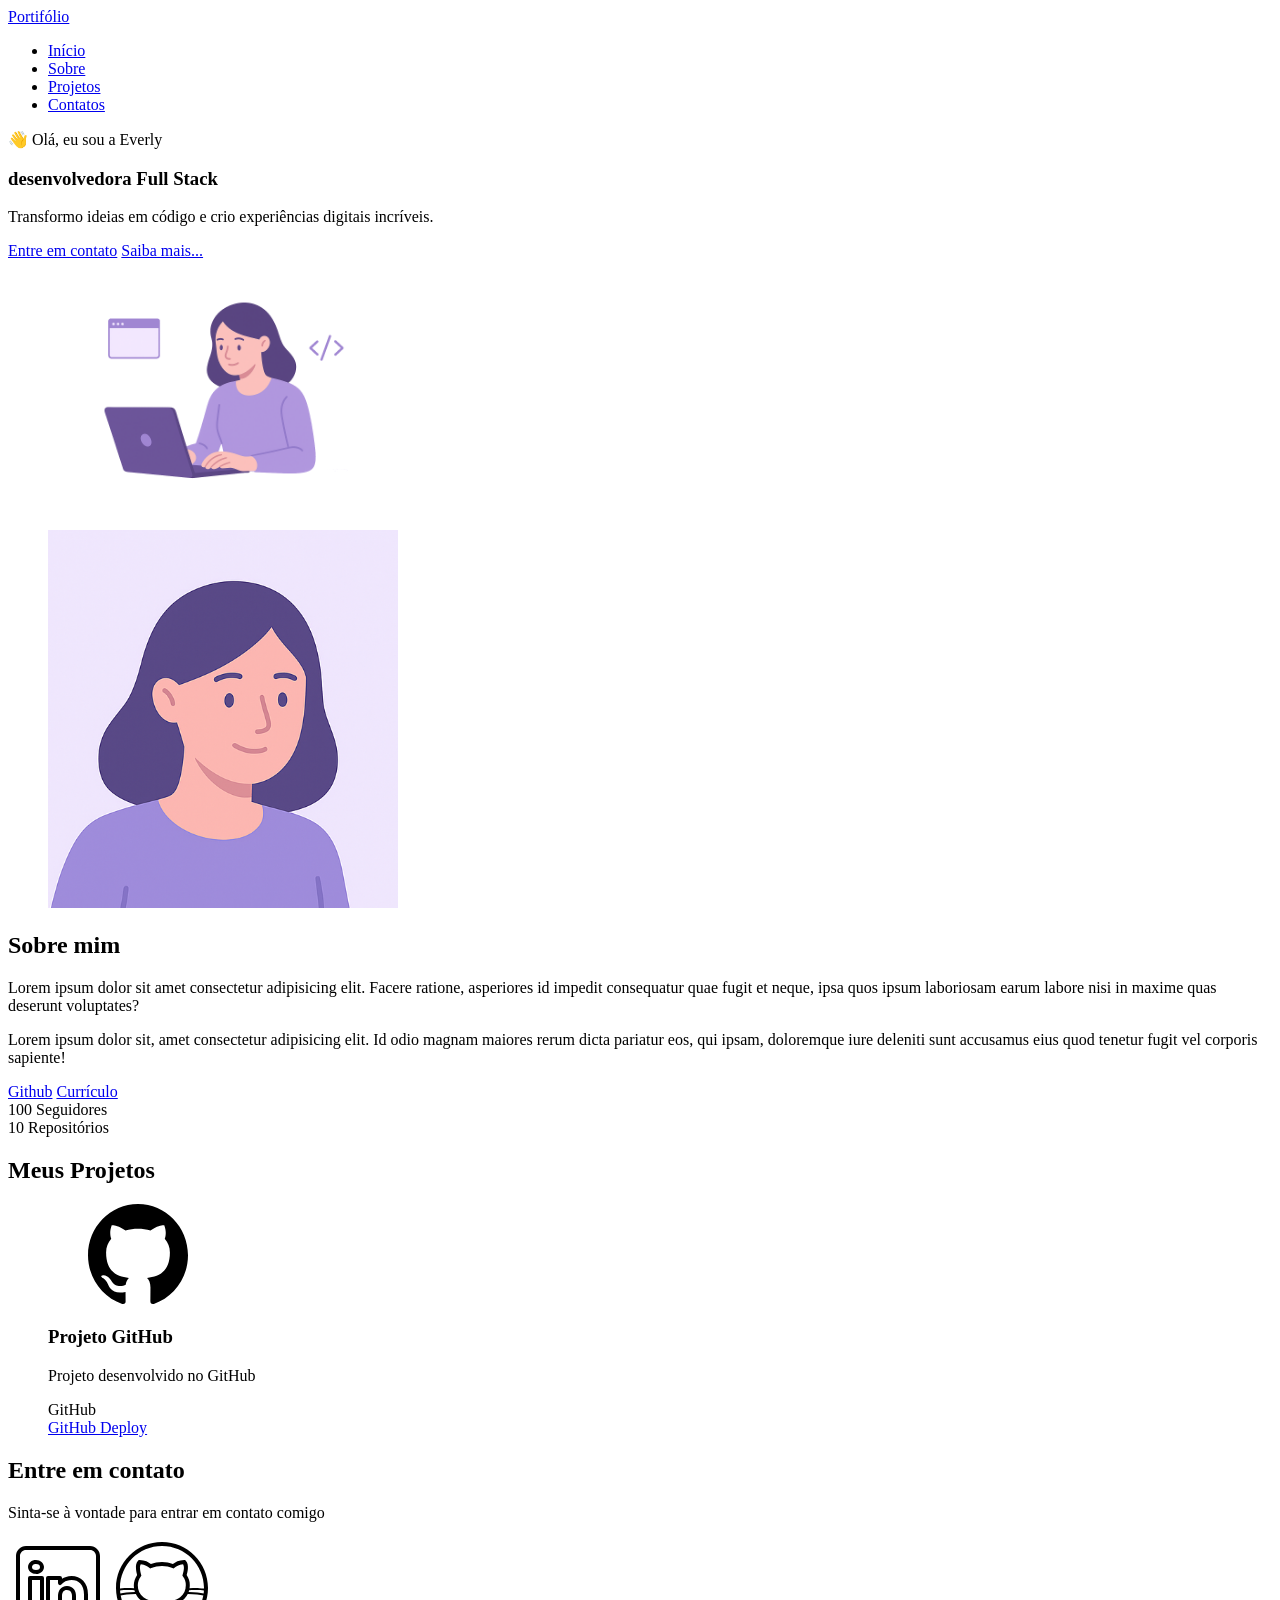
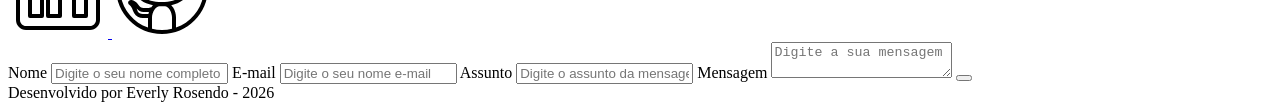
==== index.html @ a6ec8bb1 "✨ New Feature:  Adicionando sucess.html e atualizando o index" ====
<!DOCTYPE html>
<html lang="pt-br">

<head>
    <meta charset="UTF-8">
    <meta name="viewport" content="width=device-width, initial-scale=1.0">

    <meta name="author" content="Everly Rosendo">

    <meta name="description" content="Portfólio Pessoal da Everly Rosendo,     desenvolvedora Full Stack especializado em criar experiências 
         digitais incríveis. Conheça meus projetos e entre em contato.">

    <meta name="robots" content="index,follow">

    <link rel="icon" type="image/svg+xml" href="./assets/img/favicon.svg">

    <title>Portfólio da Everly </title>
</head>

<body>


    <!--Cabeçalho da Página-->
    <header>
        <div class="menu-content">

            <!-- Título do cabeaçho -->
            <a href="index.html" id="titulo">Portifólio</a>

            <!-- Menu Navegação -->
            <nav>
                <ul class="menu-list">
                    <li><a href="#hero">Início</a></li>
                    <li><a href="#about">Sobre</a></li>
                    <li><a href="#projects">Projetos</a></li>
                    <li><a href="#contacts">Contatos</a></li>
                </ul>

            </nav>
        </div>
    </header>

    <!-- Seção Principal da Página -->
    <main>

        <!-- Seção Hero -->
        <section id="hero" class="section-container hero-container">

            <!-- Boas Vindas -->
            <article>
                <span>👋 Olá, eu sou a Everly</span>
                <h1>desenvolvedora Full Stack</h1>
                <p>Transformo ideias em código e crio experiências digitais incríveis.</p>

                <div class="buttons-container">
                    <a href="#contact" class="botao">Entre em contato</a>
                    <a href="#about" class="botao-outline">Saiba mais...</a>
                </div>

            </article>

            <!-- Imagem da Seção Hero -->
            <figure class="hero-image">
                <img src="./assets/img/foto_dev_woman.svg" width="350px" alt="Foto autora do site"
                    class="float-animation">
            </figure>
        </section>

        <!-- Seção Sobre mim -->
        <section id="about" class="section-container about-container">

            <!-- Imagem da Seção About -->
            <figure class="about-image">
                <img src="./assets/img/avatar_dev_woman.svg" width="350px" alt="Foto - Perfil do autor do site">
            </figure>

            <!-- Conteúdo da Seção About -->
            <article class="about-content">
                <h2>Sobre mim</h2>
                <p>Lorem ipsum dolor sit amet consectetur adipisicing elit. Facere ratione, asperiores id impedit
                    consequatur quae fugit et neque, ipsa quos ipsum laboriosam earum labore nisi in maxime quas
                    deserunt voluptates?</p>

                <p>Lorem ipsum dolor sit, amet consectetur adipisicing elit. Id odio magnam maiores rerum dicta pariatur
                    eos, qui ipsam, doloremque iure deleniti sunt accusamus eius quod tenetur fugit vel corporis
                    sapiente!</p>
                <!-- Links (Github + Curriculo) e dados do Github -->
                <div class="about-buttons-data">

                    <!-- Links -->
                    <div class="buttons-container">
                        <a href="#" target="_blank" class="botao">Github</a>
                        <a href="#" target="_blank" class="botao-outline">Currículo</a>
                    </div>

                    <!-- Dados - Repositório Github -->
                    <div class="data-container">



                        <!-- Número de Seguidores -->
                        <div class="data-item">
                            <span class="data-number">100</span>
                            <span class="data-label">Seguidores</span>
                        </div>

                        <!-- Numero de Repositórios Públicos -->
                        <div class="data-item">
                            <span class="data-number">10</span>
                            <span class="data-label">Repositórios</span>
                        </div>
                    </div>
            </article>

        </section>

        <section id="projects">

        </section>

        <!-- Seção de Projetos -->
        <section id="contacts" class="section-container projects-container">
            <h2>Meus Projetos</h2>

            <!-- Swiper Container -->
            <div class="swiper projects-swiper">
                <div class="swiper-wrapper">

                    <figure class="swiper-slide">

                        <article class="project-card">

                            <!-- Ícone da Tecnologia padrão do projeto -->
                            <figure class="project-image">
                                <img src="./assets/icons/languages/github.svg" width="100px" alt="Ícone do GitHub">
                            </figure>

                            <!-- Conteúdo do Projeto -->
                            <div class="project-content">

                                <h3>Projeto GitHub</h3>
                                <p>Projeto desenvolvido no GitHub</p>

                                <!-- Tags do Projeto -->
                                <div class="project-tags">
                                    <span class="tag">GitHub</span>
                                </div>

                                <!-- Links do Projeto -->
                                <div class="project-buttons">
                                    <a href="#" target="_blank" class="botao botao-sm">
                                        GitHub
                                    </a>
                                    <a href="#" target="_blank" class="botao-outline botao-sm">
                                        Deploy
                                    </a>
                                </div>

                            </div>

                        </article>

                </div>

            </div>

            <!-- Botões de Navegação -->
            <div class="swiper-button-next"></div>
            <div class="swiper-button-prev"></div>

            <!-- Paginação -->
            <div class="swiper-pagination"></div>

            </div>


        </section>

        <!-- Seção de Contatos -->
        <section id="contact" class="section-container contact-container">

            <!-- Redes Sociais -->
            <article>
                <h2>Entre em contato</h2>
                <p>Sinta-se à vontade para entrar em contato comigo</p>

                <!-- Links para as redes Sociais -->
                <div class="social-container">
                    <a href="https://www.linkedin.com/in/everly-rosendo/" target="_blank" class="social-icon"
                        aria-label="linkedIn">
                        <img src="./assets/icons/social/linkedin.svg" alt="Link para o linkedIn">
                    </a>

                    <a href="https://github.com/Dev-Everly" target="_blank" class="social-icon" aria-label="GitHub">
                        <img src="./assets/icons/social/github.svg" alt="Link para o GitHub">
                    </a>

                    <!-- <a href="#" target="_blank" class="social-icon" aria-label="Instagram">
                        <img src="./assets/icons/social/instagram.svg" 
                        alt="Link para o Instagram">
                    </a> -->

                </div>

            </article>

            <!-- Formulário de Contato -->
            <form action="">
                <label for="nome">Nome</label>
                <input id="nome" name="nome" type="text" placeholder="Digite o seu nome completo">
                <span id="erro-nome"></span>

                <label for="email">E-mail</label>
                <input id="email" name="email" type="text" placeholder="Digite o seu nome e-mail">
                <span id="erro-email"></span>

                <label for="assunto">Assunto</label>
                <input id="assunto" name="assunto" type="text" placeholder="Digite o assunto da mensagem">
                <span id="erro-assunto"></span>

                <label for="mensagem">Mensagem</label>
                <textarea id="mensagem" name="mensagem" placeholder="Digite a sua mensagem"></textarea>
                <span id="erro-mensagem"></span>
                <button></button>
                
            </form>

        </section>
    </main>

    <!-- Rodapé da Página -->
    <footer>
        Desenvolvido por Everly Rosendo - 2026

    </footer>

</body>

</html>
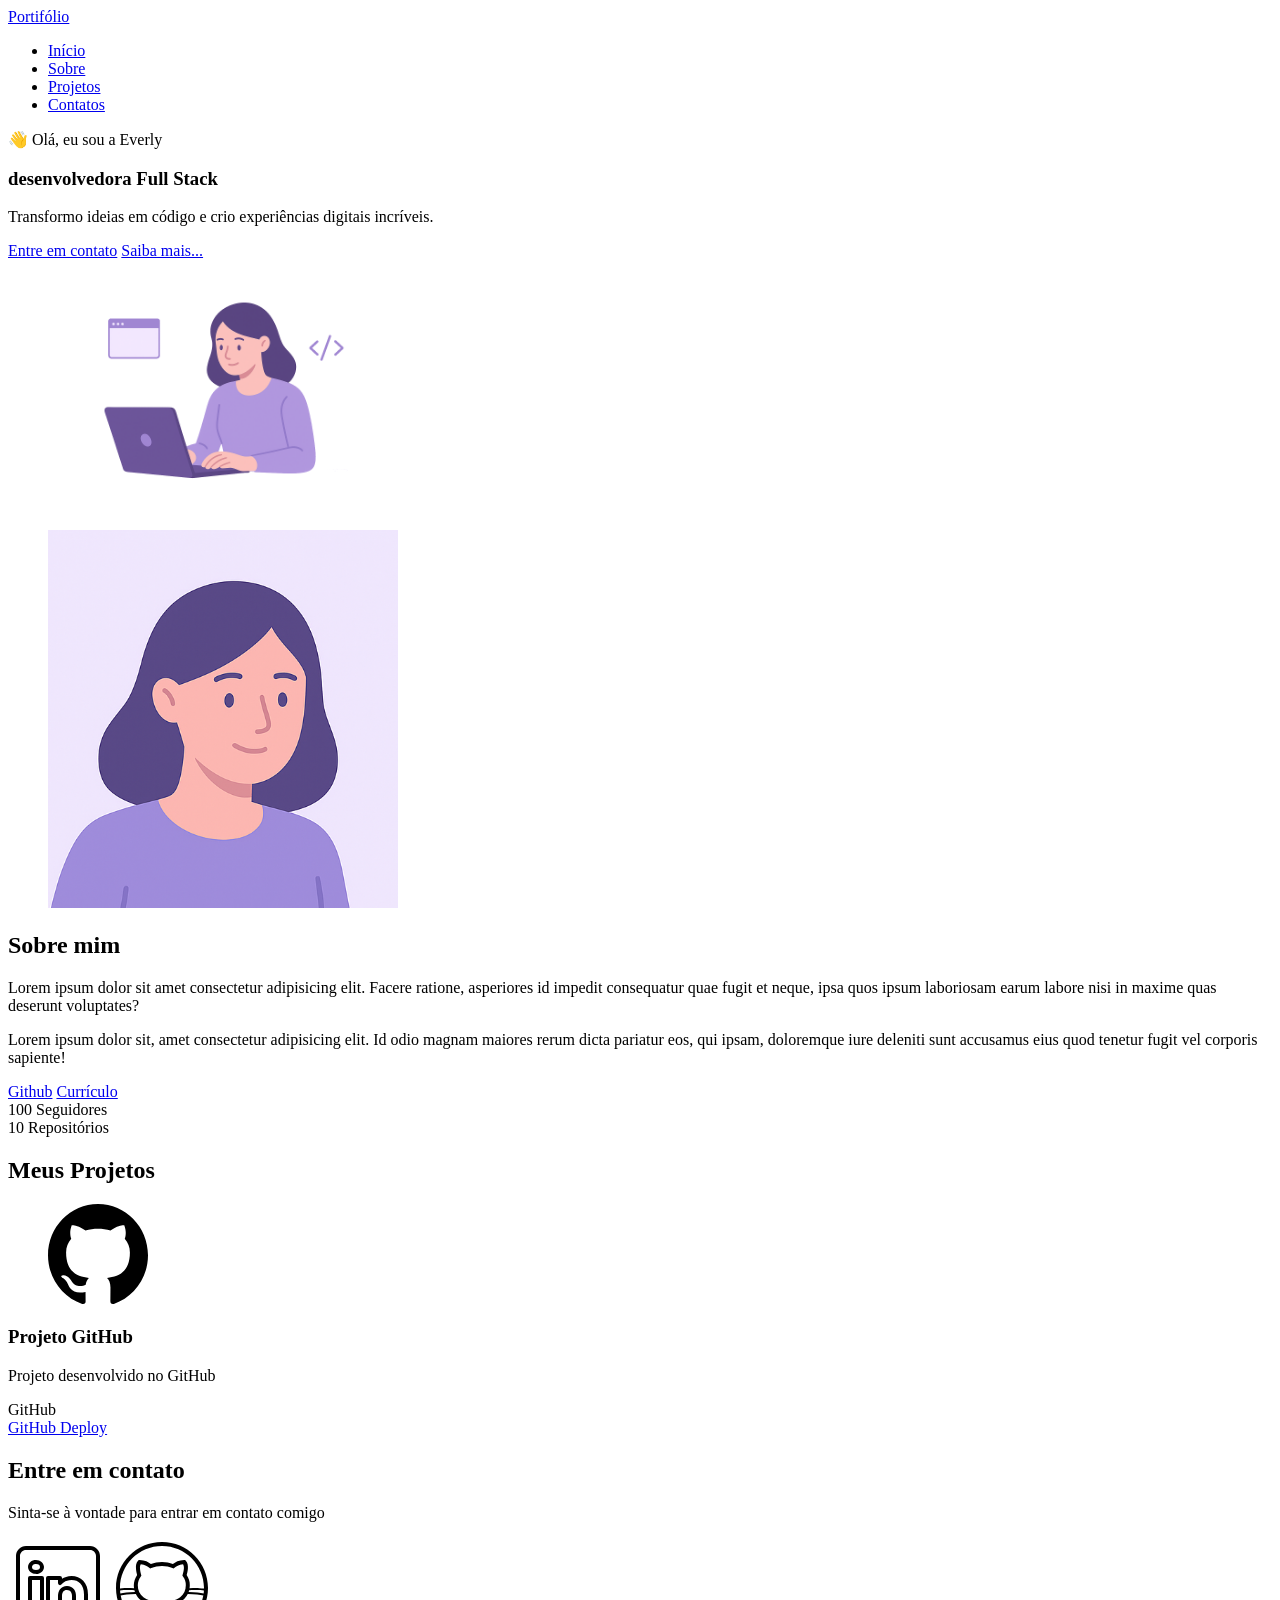
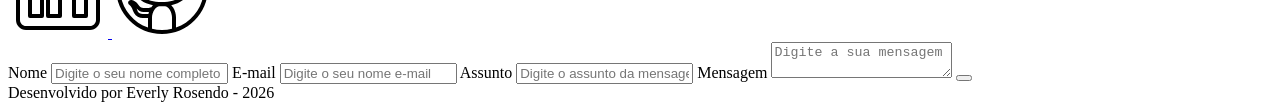
==== commit f1b45166: "🐛 FIX:  Correção index HTML" ====
--- a/index.html
+++ b/index.html
@@ -126,7 +126,7 @@
             <div class="swiper projects-swiper">
                 <div class="swiper-wrapper">
 
-                    <figure class="swiper-slide">
+                    <div class="swiper-slide">
 
                         <article class="project-card">
 
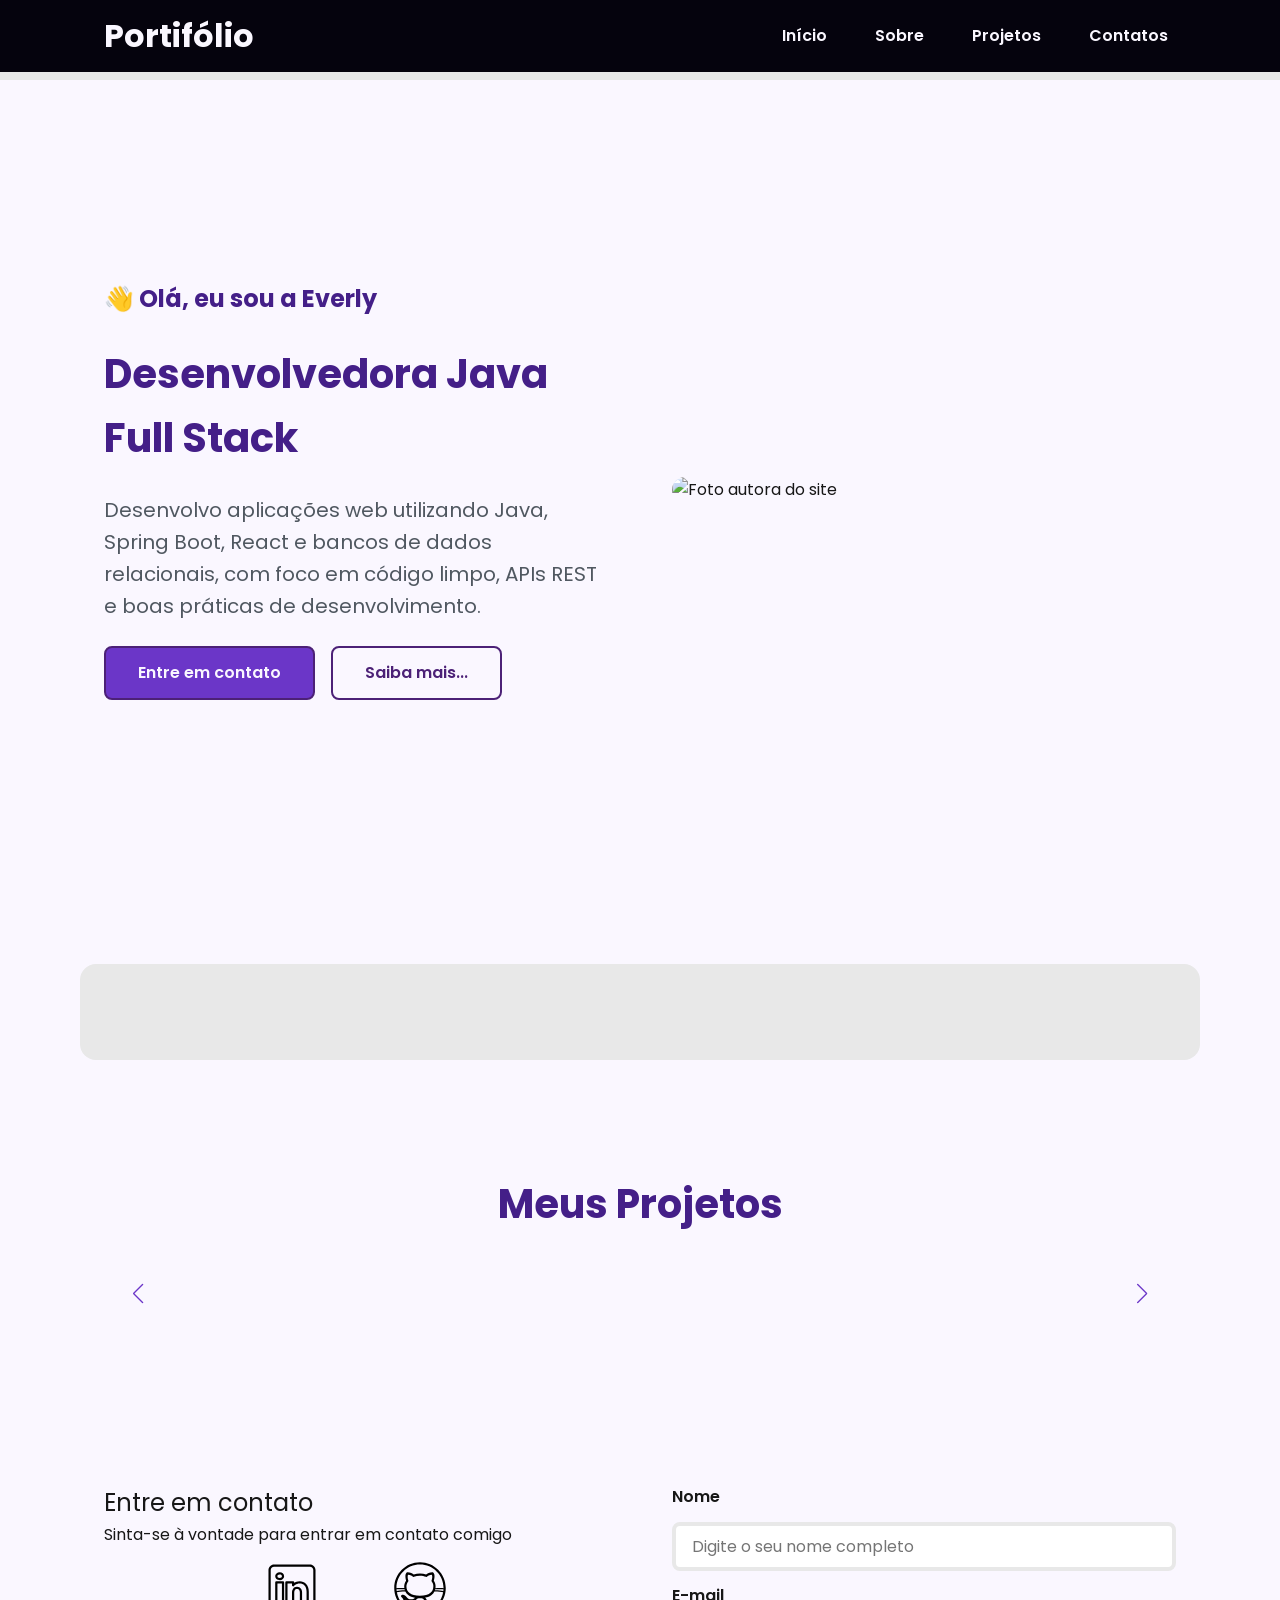
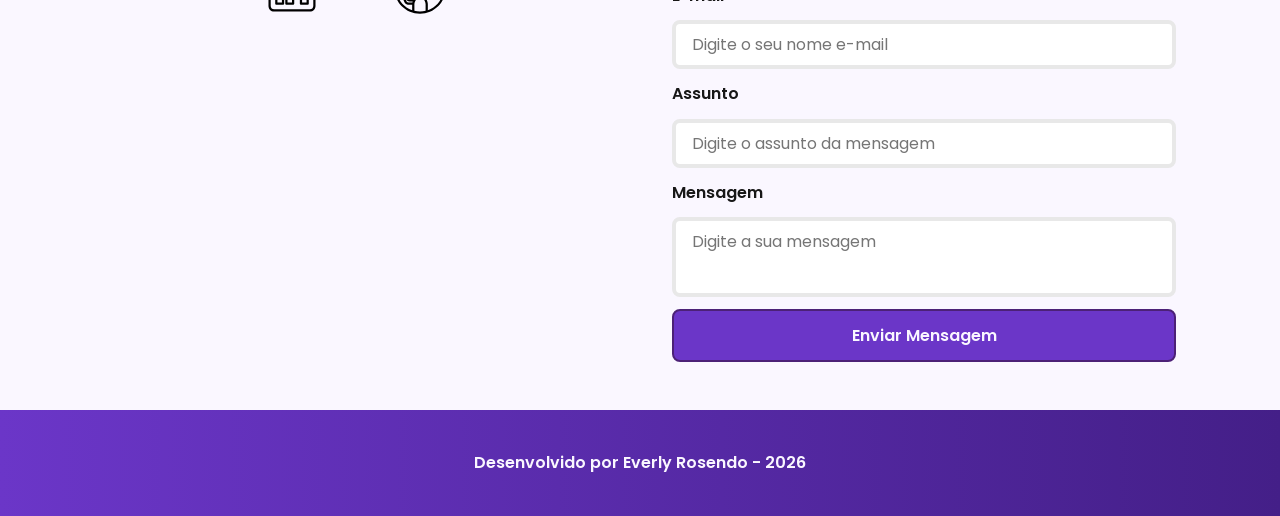
==== commit 5e0c73c9: "🐛 FIX: Correções necessárias" ====
--- a/index.html
+++ b/index.html
@@ -2,17 +2,30 @@
 <html lang="pt-br">
 
 <head>
+    <!-- Fontes do Google -->
+    <link rel="preconnect" href="https://fonts.googleapis.com">
+    <link rel="preconnect" href="https://fonts.gstatic.com" crossorigin>
+
+    <!-- Fonte do Google - Poppins -->
+    <link href="https://fonts.googleapis.com/css2?family=Poppins&display=swap" rel="stylesheet">
+
     <meta charset="UTF-8">
     <meta name="viewport" content="width=device-width, initial-scale=1.0">
 
     <meta name="author" content="Everly Rosendo">
 
-    <meta name="description" content="Portfólio Pessoal da Everly Rosendo,     desenvolvedora Full Stack especializado em criar experiências 
+    <meta name="description" content="Portfólio Pessoal da Everly Rosendo,     desenvolvedora   Full Stack especializado em criar experiências 
          digitais incríveis. Conheça meus projetos e entre em contato.">
 
     <meta name="robots" content="index,follow">
 
     <link rel="icon" type="image/svg+xml" href="./assets/img/favicon.svg">
+
+    <!-- SWIPER CSS -->
+    <link rel="stylesheet" href="https://cdn.jsdelivr.net/npm/swiper@11/swiper-bundle.min.css">
+
+    <!-- CSS principal da página -->
+    <link rel="stylesheet" href="./assets/css/styles.css">
 
     <title>Portfólio da Everly </title>
 </head>
@@ -47,10 +60,10 @@
         <section id="hero" class="section-container hero-container">
 
             <!-- Boas Vindas -->
-            <article>
+            <article class="hero-content">
                 <span>👋 Olá, eu sou a Everly</span>
-                <h1>desenvolvedora Full Stack</h1>
-                <p>Transformo ideias em código e crio experiências digitais incríveis.</p>
+                <h1>Desenvolvedora Java Full Stack</h1>
+                <p>Desenvolvo aplicações web utilizando Java, Spring Boot, React e bancos de dados relacionais, com foco em código limpo, APIs REST e boas práticas de desenvolvimento.</p>
 
                 <div class="buttons-container">
                     <a href="#contact" class="botao">Entre em contato</a>
@@ -61,7 +74,7 @@
 
             <!-- Imagem da Seção Hero -->
             <figure class="hero-image">
-                <img src="./assets/img/foto_dev_woman.svg" width="350px" alt="Foto autora do site"
+                <img src="https://ik.imagekit.io/up25hc32q3/dev-everly.png" alt="Foto autora do site"
                     class="float-animation">
             </figure>
         </section>
@@ -69,107 +82,29 @@
         <!-- Seção Sobre mim -->
         <section id="about" class="section-container about-container">
 
-            <!-- Imagem da Seção About -->
-            <figure class="about-image">
-                <img src="./assets/img/avatar_dev_woman.svg" width="350px" alt="Foto - Perfil do autor do site">
-            </figure>
 
-            <!-- Conteúdo da Seção About -->
-            <article class="about-content">
-                <h2>Sobre mim</h2>
-                <p>Lorem ipsum dolor sit amet consectetur adipisicing elit. Facere ratione, asperiores id impedit
-                    consequatur quae fugit et neque, ipsa quos ipsum laboriosam earum labore nisi in maxime quas
-                    deserunt voluptates?</p>
-
-                <p>Lorem ipsum dolor sit, amet consectetur adipisicing elit. Id odio magnam maiores rerum dicta pariatur
-                    eos, qui ipsam, doloremque iure deleniti sunt accusamus eius quod tenetur fugit vel corporis
-                    sapiente!</p>
-                <!-- Links (Github + Curriculo) e dados do Github -->
-                <div class="about-buttons-data">
-
-                    <!-- Links -->
-                    <div class="buttons-container">
-                        <a href="#" target="_blank" class="botao">Github</a>
-                        <a href="#" target="_blank" class="botao-outline">Currículo</a>
-                    </div>
-
-                    <!-- Dados - Repositório Github -->
-                    <div class="data-container">
-
-
-
-                        <!-- Número de Seguidores -->
-                        <div class="data-item">
-                            <span class="data-number">100</span>
-                            <span class="data-label">Seguidores</span>
-                        </div>
-
-                        <!-- Numero de Repositórios Públicos -->
-                        <div class="data-item">
-                            <span class="data-number">10</span>
-                            <span class="data-label">Repositórios</span>
-                        </div>
-                    </div>
-            </article>
 
         </section>
 
-        <section id="projects">
-
-        </section>
 
         <!-- Seção de Projetos -->
-        <section id="contacts" class="section-container projects-container">
+        <section id="projects" class="section-container projects-container">
             <h2>Meus Projetos</h2>
 
             <!-- Swiper Container -->
             <div class="swiper projects-swiper">
+
                 <div class="swiper-wrapper">
 
-                    <div class="swiper-slide">
-
-                        <article class="project-card">
-
-                            <!-- Ícone da Tecnologia padrão do projeto -->
-                            <figure class="project-image">
-                                <img src="./assets/icons/languages/github.svg" width="100px" alt="Ícone do GitHub">
-                            </figure>
-
-                            <!-- Conteúdo do Projeto -->
-                            <div class="project-content">
-
-                                <h3>Projeto GitHub</h3>
-                                <p>Projeto desenvolvido no GitHub</p>
-
-                                <!-- Tags do Projeto -->
-                                <div class="project-tags">
-                                    <span class="tag">GitHub</span>
-                                </div>
-
-                                <!-- Links do Projeto -->
-                                <div class="project-buttons">
-                                    <a href="#" target="_blank" class="botao botao-sm">
-                                        GitHub
-                                    </a>
-                                    <a href="#" target="_blank" class="botao-outline botao-sm">
-                                        Deploy
-                                    </a>
-                                </div>
-
-                            </div>
-
-                        </article>
-
+                   
                 </div>
 
-            </div>
+                <!-- Botões de Navegação -->
+                <div class="swiper-button-next"></div>
+                <div class="swiper-button-prev"></div>
 
-            <!-- Botões de Navegação -->
-            <div class="swiper-button-next"></div>
-            <div class="swiper-button-prev"></div>
-
-            <!-- Paginação -->
-            <div class="swiper-pagination"></div>
+                <!-- Paginação -->
+                <div class="swiper-pagination"></div>
 
             </div>
 
@@ -205,7 +140,13 @@
             </article>
 
             <!-- Formulário de Contato -->
-            <form action="">
+            <form id="formulario" 
+            action="https://formsubmit.co/e41bcc2acee0852aee0ccb6f0b428a37" 
+            method = "POST">
+
+                <input type="hidden" name="_next" value="http://localhost:5500/success.html">
+                <input type="hidden" name="_captcha" value="false">
+
                 <label for="nome">Nome</label>
                 <input id="nome" name="nome" type="text" placeholder="Digite o seu nome completo">
                 <span id="erro-nome"></span>
@@ -221,8 +162,8 @@
                 <label for="mensagem">Mensagem</label>
                 <textarea id="mensagem" name="mensagem" placeholder="Digite a sua mensagem"></textarea>
                 <span id="erro-mensagem"></span>
-                <button></button>
-                
+                <button class="botao" type="submit">Enviar Mensagem</button>
+
             </form>
 
         </section>
@@ -234,6 +175,12 @@
 
     </footer>
 
+    <!-- SWIPER JS -->
+    <script src="https://cdn.jsdelivr.net/npm/swiper@11/swiper-bundle.min.js"></script>
+
+    <!-- Script Principal da página -->
+    <script src="./assets/js/script.js"></script>
 </body>
 
+
 </html>
--- a/assets/css/styles.css
+++ b/assets/css/styles.css
@@ -0,0 +1,1049 @@
+ * {
+ margin: 0;
+ padding: 0; 
+ box-sizing: border-box ; 
+ font-family: 'Poppins', sans-serif;
+ font-weight: 400;
+ text-decoration: none;
+ outline: none;
+ }
+ /* Variáveis */
+:root {
+    /* Paleta de Cores - Purple */
+    --purple-50: #f4eaff;
+    --purple-100: #e9dcfa;
+    --purple-200: #cdb3f0;
+    --purple-300: #b186e5;
+    --purple-400: #9460db;
+    --purple-500: #6b36c8;
+    --purple-600: #5b2ca0;
+    --purple-700: #4c2177;
+    --purple-800: #441f88;
+    --purple-900: #2a0e4d;
+    --purple-950: #1a0730;
+ 
+    /* Cores Neutras */
+    --gray-200: #e8e8e8;
+    --gray-400: #505861;
+    --black: #171717;
+    --white: #FAF7FF;
+ 
+    /* Cores de Estado */
+    --error: #e63946;
+ 
+    /* Sombras */
+    --shadow-sm: 0 0.25rem 0.5rem rgba(0, 0, 0, 0.05);
+    --shadow-md: 0 0.25rem 0.75rem rgba(107, 54, 200, 0.3);
+    --shadow-lg: 0 0.5rem 1.5rem rgba(107, 54, 200, 0.2);
+ 
+    /* Espaçamentos */
+    --spacing-xs: 0.5rem;
+    --spacing-sm: 1rem;
+    --spacing-md: 1.5rem;
+    --spacing-lg: 2rem;
+    --spacing-xl: 3rem;
+    --spacing-2xl: 4rem;
+ 
+    /* Tamanhos de Fonte */
+    --text-sm: 0.75rem;
+    --text-base: 1rem;
+    --text-lg: 1.25rem;
+    --text-xl: 1.5rem;
+    --text-2xl: 2rem;
+    --text-3xl: 2.5rem;
+ 
+    /* Border Radius */
+    --radius-sm: 0.25rem;
+    --radius-md: 0.5rem;
+    --radius-lg: 1rem;
+    --radius-xl: 2rem;
+    --radius-full: 50%;
+ 
+    /* Animação Padrão */
+    --transition-default: all 0.3s ease;
+}
+
+html {
+    scroll-behavior: smooth;
+}
+
+body {
+    display: flex;
+    flex-direction: column;
+    min-height: 100vh;
+     background-color: var(--white); 
+     
+    
+    line-height: 1.6;
+    color: var(--black);
+
+}
+
+main {
+    flex: 1;
+   
+      
+     
+}
+
+  /* Seção - Base comun */
+.section-container {
+    max-width: 70rem;
+    margin: 0 auto;
+    padding: var(--spacing-xl) var(--spacing-md) ;
+    scroll-margin-top: 6rem;
+    
+}
+
+.buttons-container {
+    display: flex;
+    gap: var(--spacing-sm);
+}
+
+.botao,
+.botao-outline{
+    
+    display: inline-block;
+    padding: 0.75rem 2rem;
+    border: 0.15rem solid transparent;
+    border-radius: var(--radius-md);
+    font-size: var(--text-base);
+    font-weight: 600;
+    text-align: center;
+    cursor: pointer;
+    transition: var(--transition-default);
+}
+
+.botao{
+    border-color: var(--purple-700);
+    background-color: var(--purple-500);
+    color: var(--white);
+}
+
+.botao:hover{
+    border-color: var(--purple-800);
+    background-color: var(--purple-700);
+    box-shadow: var(--shadow-md);
+    transform: translateY(-0.25rem);
+}
+
+.botao-outline{
+    border-color: var(--purple-700);
+    background-color:transparent;
+    color: var(--purple-700);
+}
+
+.botao-outline:hover{
+    border-color: var(--purple-700);
+    background-color: var(--purple-500);
+    color: var(--white);
+    transform: translateY(-0.25rem);
+}
+
+header{
+    position: sticky;
+    top: 0;
+    z-index: 1000;
+    width: 100%;
+    height: 5rem;
+    border-bottom: var(--spacing-xs) solid var(--gray-200);
+    box-shadow: var(--purple-800);
+     /* background-color: var(--purple-800);  */
+     background: #05030d;
+    color: #ffffff;
+    
+     
+}
+
+header a{
+    font-weight: 600;
+    color: var(--white);
+    transition: color 0.3s ease;
+ }
+
+header a:hover{
+ 
+    color: var(--purple-100);
+}
+
+  #titulo {
+    font-size: var(--text-2xl);
+    font-weight: 700;
+}  
+
+ 
+
+.menu-content {
+    display: flex;
+    justify-content: space-between;
+       
+    align-items: center;
+    max-width: 70rem;
+    height: 100%;
+    margin: 0 auto;
+    padding: 0 var(--spacing-md);
+}
+
+.menu-list {
+    display: flex;
+    gap: var(--spacing-lg);
+    list-style: none;
+
+}
+
+.menu-list a {
+    padding: var(--spacing-xs);
+}
+
+/* Seção Hero */
+  .hero-container{
+    display: flex;
+    align-items: center;
+    gap: var(--spacing-2xl);
+    min-height: calc(100vh - 5rem);
+}  
+
+ 
+
+ 
+
+ 
+
+.hero-content{
+    display: flex;
+    flex: 1;
+    flex-direction: column;
+    gap: var(--spacing-md);
+
+    
+ }
+
+.hero-content span {
+    font-size:  var(--text-xl);
+    font-weight: 700;
+    color: #441f88;
+}
+
+.hero-content h1 {
+    font-size: var(--text-3xl);
+    font-weight: 700;
+    color: #441f88;
+  
+}
+
+/* Configura todos os paragrafos */
+.hero-content p,
+.about-content p,
+.contact-info p {
+    font-size: var(--text-lg);
+    color: var(--gray-400);
+}
+
+.hero-image {
+    display: flex;
+    flex: 1;
+    justify-content: center;
+}
+
+.hero-image img{
+    width: 100%;
+    max-width: 100%;
+    border-radius: var(--radius-xl);
+}
+
+/* Usa animação */
+ 
+
+@keyframes float {
+
+    0%,
+    100% {
+        transform: translateY(0);
+    }
+
+    50% {
+        transform: translateY(-1.25rem);
+    }
+}
+
+.float-animation {
+    animation: float 3s ease-in-out infinite;
+}
+
+
+
+/* About turma */
+.about-container {
+    display: flex;
+    align-items: center;
+    gap: var(--spacing-2xl);
+    margin: var(--spacing-2xl) auto;
+    border-radius: var(--radius-lg);
+    background-color: var(--gray-200);
+}
+
+.about-image {
+    flex: 0 0 17.5rem;
+}
+
+.about-image img {
+    width: 100%;
+    border: 0.35rem solid var(--purple-500);
+    border-radius: var(--radius-full);
+    box-shadow: var(--shadow-lg);
+}
+
+.about-content h2,
+.projects-container h2,
+.contact-info h2 {
+    margin-bottom: var(--spacing-md);
+    font-size: var(--text-3xl);
+    font-weight: 700;
+    color: var(--purple-800);
+}
+
+.about-content p {
+    margin-bottom: var(--spacing-sm);
+    text-align: justify;
+}
+
+.about-buttons-data {
+    display: flex;
+    justify-content: space-between;
+    align-items: center;
+    gap: var(--spacing-lg);
+    margin-top: var(--spacing-lg);
+}
+
+.about-buttons-data .botao {
+    margin-right: auto;
+}
+
+.data-container {
+    display: flex;
+    gap: var(--spacing-lg);
+    margin-top: 0;
+}
+
+.data-item {
+    display: flex;
+    flex-direction: column;
+    align-items: center;
+}
+
+.data-number {
+    font-size: var(--text-xl);
+    font-weight: 700;
+    text-align: center;
+    color: var(--purple-500);
+}
+
+.data-label {
+    font-size: var(--text-base);
+    text-align: center;
+    color: var(--gray-400);
+}
+
+
+/* Projects */
+.projects-container {
+    scroll-margin-top: 3rem;
+    margin: var(--spacing-2xl) auto;
+    text-align: center;
+}
+
+.projects-swiper {
+    position: relative;
+    width: 100%;
+    padding: var(--spacing-sm) var(--spacing-xl) var(--spacing-xl);
+    overflow: hidden;
+}
+
+ 
+/* Card Projects */
+.project-card {
+    display: flex;
+    flex-direction: column;
+    width: 100%;
+    height: 100%;
+    border: 0.15rem solid var(--gray-200);
+    border-radius: var(--radius-lg);
+    background-color: var(--white);
+    box-shadow: var(--shadow-sm);
+    overflow: hidden;
+    transition: var(--transition-default);
+}
+
+.project-card:hover {
+    box-shadow: var(--shadow-lg);
+}
+
+.project-image {
+    display: flex;
+    align-items: center;
+    justify-content: center;
+    width: 100%;
+    height: 10rem;
+    background: linear-gradient(135deg, var(--purple-50) 0%, var(--purple-100) 100%);
+}
+
+.project-image img {
+    width: 75%;
+    height: 75%;
+    max-width: 7rem;
+    max-height: 7rem;
+    object-fit: contain;
+    transition: transform 0.3s ease;
+}
+
+.project-content {
+    display: flex;
+    flex: 1;
+    flex-direction: column;
+    padding: var(--spacing-md);
+    text-align: left;
+}
+
+.project-content h3 {
+    margin-bottom: 0.75rem;
+    font-size: var(--text-lg);
+    font-weight: 700;
+}
+
+.project-content p {
+    flex: 1;
+    margin-bottom: var(--spacing-sm);
+    font-size: var(--text-base); 
+    color: var(--gray-400);
+}
+
+/* Tags de Tecnologias */
+.project-tags {
+    display: flex;
+    flex-wrap: wrap;
+    gap: var(--spacing-xs);
+}
+
+.tag {
+    padding: 0.375rem 0.75rem;
+    border-radius: var(--radius-sm);
+    background-color: var(--purple-100);
+    font-size: var(--text-sm);
+    font-weight: 600;
+    color: var(--purple-800);
+}
+
+/* Container - Botões do Card */
+.project-buttons {
+    display: flex;
+    justify-content: center;
+    align-items: center;
+    gap: 0.75rem;
+    margin-top: var(--spacing-sm);
+}
+
+.swiper-wrapper {
+    align-items: stretch;
+}
+
+.swiper-slide {
+    display: flex;
+    height: auto;
+}
+
+/* Botões do Swiper (navegação) */
+.swiper-button-next,
+.swiper-button-prev {
+    width: 3rem;
+    height: 3rem;
+}
+
+.swiper-button-next:after,
+.swiper-button-prev:after {
+    font-size: var(--text-lg);
+    color: var(--purple-500);
+}
+
+.swiper-button-next:hover:after,
+.swiper-button-prev:hover:after {
+    color: var(--purple-800);
+}
+
+/* Indicadores de paginação */
+.swiper-pagination-bullet {
+    width: 0.75rem;
+    height: 0.75rem;
+    background-color: var(--gray-200);
+    opacity: 1;
+}
+
+.swiper-pagination-bullet-active {
+    width: var(--spacing-lg);
+    border-radius: var(--radius-sm);
+    background-color: var(--purple-500);
+}
+
+/* Seção de Contatos */
+
+.contact-container{
+    display: grid;
+    grid-template-columns: 1fr 1fr;
+    gap: var(--spacing-2xl);
+}
+
+contact-info h2 {
+    margin-bottom: var(--spacing-md);
+}
+
+.contact-info p {
+    margin-bottom: var(--spacing-lg);
+}
+
+.social-container {
+    display: flex;
+    justify-content: center;
+    gap: var(--spacing-xl);
+}
+
+.social-icon {
+    width: 5rem;
+    height: 5rem;
+    padding: 0.75rem;
+    border-radius: var(--radius-md);
+    transition: var(--transition-default);
+}
+
+.social-icon img {
+    width: 100%;
+    filter: brightness(0) saturate(100%);
+    transition: filter 0.3s ease;
+}
+
+.social-icon img:hover {
+  filter: brightness(0) 
+          saturate(100%) 
+          invert(42%) 
+          sepia(93%) 
+          saturate(1352%) 
+          hue-rotate(243deg) 
+          brightness(79%) 
+          contrast(91%);
+}
+
+/* Form */
+form{
+    display: flex;
+    flex-direction: column;
+    gap: 0.75rem;
+}
+
+form label {
+    font-size: var(--text-base);
+    font-weight: 600;
+
+}
+
+form input,
+form textarea {
+    width: 100%;
+    padding: 0.5rem var(--spacing-sm);
+    border: 0.25rem solid var(--gray-200);
+    border-radius: var(--radius-md);
+    font-family: inherit;
+    font-size: var(--text-base);
+    transition: border-color 0.3s ease;
+}
+
+form input:focus,
+form textarea:focus{
+    border-color: var(--purple-500);
+    outline: none;
+}
+
+form textarea {
+    min-height: 5rem;
+    resize: none;
+}
+
+form span {
+    margin-top: -0.75rem;
+
+}
+
+/* Footer */
+ 
+footer {
+    padding: 2.5rem;
+    background: linear-gradient(to right, var(--purple-500), var(--purple-800));
+    font-weight: 600;
+    text-align: center;
+    color: var(--white);
+}
+
+/* Pagina sucess */
+.success-container {
+    display: flex;
+    flex-direction: column;
+    justify-content: center;
+    align-items: center;
+    width: 100%;
+    min-height: calc(100vh - 12.5rem);
+    padding: var(--spacing-xl) var(--spacing-md);
+}
+
+.success-content {
+    display: flex;
+    flex-direction: column;
+    align-items: center;
+    gap: var(--spacing-md);
+    max-width: 37.5rem;
+    text-align: center;
+}
+
+.success-content h1 {
+    font-size: var(--text-3xl);
+    font-weight: 700;
+    color: var(--purple-800);
+}
+
+.success-content h2 {
+    font-size: var(--text-lg);
+    color: var(--gray-400);
+}
+
+.success-icon {
+    display: flex;
+    align-items: center;
+    justify-content: center;
+    width: 7.5rem;
+    height: 7.5rem;
+    border-radius: var(--radius-full);
+    background-color: var(--purple-100);
+}
+
+.success-icon img {
+    width: 6rem;
+    height: 6rem;
+    filter: brightness(0) 
+            saturate(100%) 
+            invert(11%) 
+            sepia(69%) 
+            saturate(3759%) 
+            hue-rotate(256deg) 
+            brightness(101%) 
+            contrast(96%);
+}
+
+/* ========================================
+   RESPONSIVIDADE - TABLETS (até 1024px)
+======================================== */
+
+@media screen and (max-width: 1024px) {
+   
+    /* Layout */
+    .section-container {
+        padding: var(--spacing-lg) var(--spacing-md);
+    }
+
+    /* Tipografia */
+    .section-container h1 {
+        font-size: var(--text-3xl);
+    }
+
+    .section-container h2 {
+        font-size: var(--text-2xl);
+    }
+
+    .section-container p  {
+        font-size: var(--text-base);
+    }
+
+    .section-container span {
+        font-size: var(--text-lg);
+    }
+
+    .success-content h1 {
+        font-size: var(--text-3xl);
+    }
+
+    .success-content h2 {
+        font-size: var(--text-lg); 
+    }
+
+    /* Header */
+    #titulo {
+        font-size: var(--text-xl); 
+    }
+
+    /* Header - Oculta menu em telas pequenas */
+    @media (max-width: 768px) {
+        .menu-list {
+            display: none;
+        }
+    }
+
+    /* Hero */
+    .hero-container {
+        flex-direction: column-reverse;
+        gap: var(--spacing-lg);
+        min-height: 60vh;
+        text-align: center;
+    }
+
+    .hero-content,
+    .hero-image {
+        width: 90%;
+    }
+
+    .hero-image img {
+        object-fit: cover;
+    }
+
+    .buttons-container {
+        justify-content: center;
+        width: 100%;
+    }
+
+    .hero-container .botao,
+    .hero-container .botao-outline {
+        padding: 0.75rem 1.5rem;
+        font-size: var(--text-base);
+        white-space: nowrap;
+    }
+
+    /* About */
+    .about-container {
+        flex-direction: column;
+        gap: var(--spacing-md);
+        margin: var(--spacing-lg);
+        padding: var(--spacing-lg);
+    }
+
+    .about-image {
+        flex: 0 0 auto;
+        width: 100%;
+        display: flex;
+        justify-content: center;
+    }
+
+    .about-image img {
+        max-width: 16rem;
+        width: 100%;
+    }
+
+    .about-content {
+        width: 100%;
+    }
+
+    .about-buttons-data {
+        flex-direction: column;
+        gap: var(--spacing-md);
+        align-items: stretch;
+    }
+
+    .about-buttons-data .botao {
+        margin-right: 0;
+    }
+
+    .data-container {
+        justify-content: center;
+        width: 100%;
+    }
+
+    /* Projects */
+    .projects-container {
+        margin: var(--spacing-lg) auto 0;
+    }
+
+    .projects-swiper {
+        margin: 0;
+        padding: var(--spacing-sm) var(--spacing-lg) 2.5rem;
+    }
+
+    .project-card {
+        width: 100%;
+        height: 30rem;
+        min-height: 30rem;
+        max-height: 30rem;
+        max-width: 100%;
+    }
+
+    .project-content {
+        display: flex;
+        flex-direction: column;
+        justify-content: space-between;
+        height: 100%;
+    }
+
+    .project-content p {
+        flex: 1;
+        overflow: hidden;
+    }
+
+    .project-tags {
+        min-height: 2.5rem;
+        align-items: flex-start;
+    }
+
+    .swiper-wrapper {
+        align-items: stretch;
+    }
+
+    .swiper-slide {
+        display: flex;
+        justify-content: center;
+        align-items: stretch;
+        height: auto;
+    }
+
+    .swiper-button-next,
+    .swiper-button-prev {
+        display: none;
+    }
+
+    /* Contact */
+    .contact-container {
+        grid-template-columns: 1fr;
+        gap: var(--spacing-lg);
+        width: 90%;
+        margin: 0 auto;
+    }
+
+    /* Success Page */
+    .success-container {
+        padding: var(--spacing-xl) var(--spacing-md);
+        min-height: calc(100vh - 10rem);
+    }
+
+    .success-content {
+        gap: var(--spacing-lg);
+        max-width: 35rem;
+    }
+
+    .success-icon {
+        width: 6rem;
+        height: 6rem;
+    }
+
+    .success-icon img {
+        width: 5rem;
+        height: 5rem;
+    }
+}
+
+/* ========================================
+   RESPONSIVIDADE - MOBILE (até 480px)
+======================================== */
+
+@media screen and (max-width: 480px) {
+
+    /* Layout */
+    .section-container {
+        padding: var(--spacing-md) var(--spacing-sm);
+    }
+
+    /* Tipografia Mobile */
+    .section-container h1 {
+        font-size: var(--text-xl);
+    }
+
+    .section-container h2 {
+        font-size: var(--text-xl);
+    }
+
+    .section-container p {
+        font-size: var(--text-base);
+    }
+
+    .section-container span {
+        font-size: var(--text-lg);
+    }
+
+    .success-content h1 {
+        font-size: var(--text-xl);
+    }
+
+    .success-content h2 {
+        font-size: var(--text-base);
+    }
+
+    /* Header */
+    #titulo {
+        font-size: var(--text-xl);
+    }
+
+    .menu-list {
+        display: none;
+    }
+
+    /* Hero */
+    .hero-container {
+        gap: var(--spacing-sm);
+    }
+
+    .hero-content {
+        gap: var(--spacing-xs);
+        width: 100%;
+    }
+
+    .buttons-container {
+        flex-direction: column;
+        gap: 0.75rem;
+        width: 100%;
+    }
+
+    .buttons-container .botao,
+    .buttons-container .botao-outline {
+        width: 100%;
+    }
+
+    .hero-container .botao,
+    .hero-container .botao-outline {
+        padding: 0.75rem 1rem;
+        font-size: var(--text-base);
+        white-space: nowrap;
+    }
+
+    .hero-image {
+        width: 100%;
+    }
+
+    .hero-image img {
+        max-width: 20rem;
+    }
+
+    /* About */
+    .about-container {
+        margin: var(--spacing-lg) 0.5rem;
+        padding: var(--spacing-md);
+    }
+
+    .about-image img {
+        max-width: 14rem;
+    }
+
+    .about-buttons-data .botao,
+    .about-buttons-data .botao-outline {
+        width: 100%;
+        padding: 0.75rem var(--spacing-lg);
+        font-size: var(--text-base);
+        text-align: center;
+    }
+
+    .data-number {
+        font-size: var(--text-lg);
+    }
+
+    .data-label {
+        font-size: var(--text-sm);
+    }
+
+    /* Projects */
+    .projects-container {
+        margin: var(--spacing-lg) auto 0;
+    }
+
+    .projects-swiper {
+        position: relative;
+        margin: 0;
+        padding: var(--spacing-sm) 0 2rem 0;
+        overflow: visible;
+    }
+
+    .project-card {
+        width: 100%;
+        height: 20rem;
+        max-width: 20rem;
+    }
+
+    .project-image {
+        height: 10rem;
+    }
+
+    .project-content {
+        padding: var(--spacing-md);
+    }
+
+    .project-content h3 {
+        font-size: var(--text-lg);
+    }
+
+    .project-content p {
+        font-size: var(--text-base);
+    }
+
+    /* Contact */
+    .contact-container {
+        width: 100%;
+    }
+
+    .contact-info p {
+        margin-bottom: var(--spacing-md);
+    }
+
+    .social-container {
+        flex-wrap: wrap;
+        gap: var(--spacing-lg);
+        margin-bottom: var(--spacing-xs);
+    }
+
+    .social-icon {
+        width: 4rem;
+        height: 4rem;
+    }
+
+    /* Formulário */
+    form {
+        gap: var(--spacing-sm);
+    }
+
+    form label {
+        font-size: var(--text-base);
+    }
+
+    form input,
+    form textarea {
+        padding: 0.75rem;
+        font-size: var(--text-base);
+    }
+
+    form button {
+        padding: 0.75rem var(--spacing-md);
+        font-size: var(--text-base);
+    }
+
+    /* Footer */
+    footer {
+        padding: var(--spacing-md) var(--spacing-sm);
+        font-size: var(--text-sm);
+    }
+    
+    /* Success Page */
+    .success-container {
+        padding: var(--spacing-lg) var(--spacing-sm);
+        min-height: calc(100vh - 8rem);
+    }
+
+    .success-content {
+        gap: var(--spacing-md);
+        max-width: 100%;
+        padding: 0 var(--spacing-sm);
+    }
+
+    .success-icon {
+        width: 5rem;
+        height: 5rem;
+    }
+
+    .success-icon img {
+        width: 4rem;
+        height: 4rem;
+    }
+
+    .success-content .botao {
+        width: 100%;
+        max-width: 20rem;
+        padding: 0.75rem var(--spacing-lg);
+    }
+ 
+}
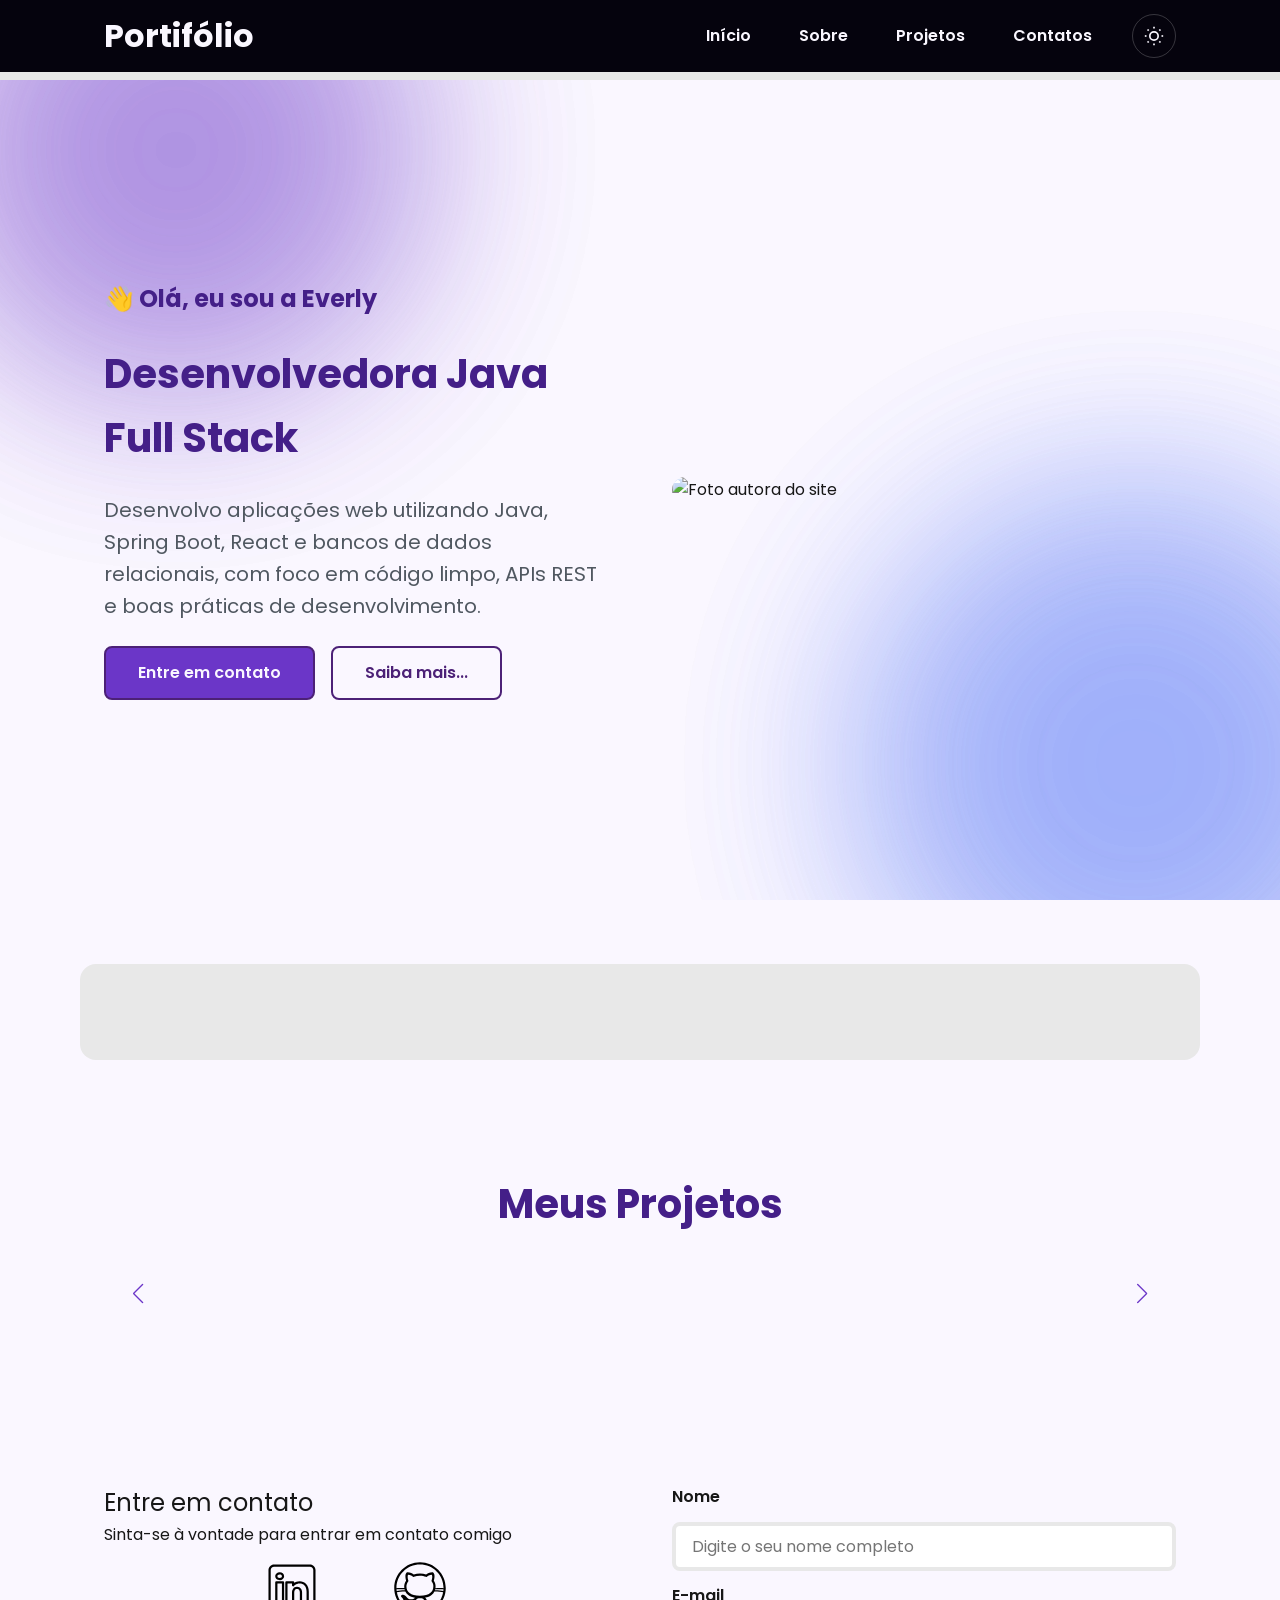
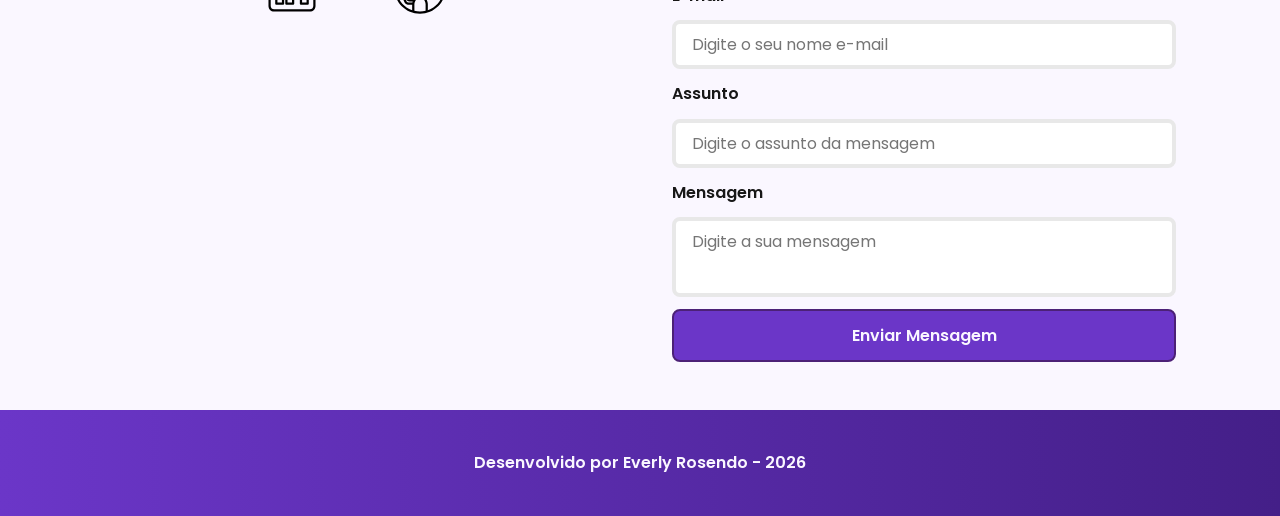
==== commit 9e9b8cb4: "✨ New Feature:  Tema dark" ====
--- a/index.html
+++ b/index.html
@@ -33,23 +33,45 @@
 <body>
 
 
+   <body>
+
+    <div class="bg-blobs" aria-hidden="true">
+        <span class="blob blob-purple"></span>
+        <span class="blob blob-blue"></span>
+    </div>
+
     <!--Cabeçalho da Página-->
     <header>
         <div class="menu-content">
-
-            <!-- Título do cabeaçho -->
             <a href="index.html" id="titulo">Portifólio</a>
 
-            <!-- Menu Navegação -->
-            <nav>
-                <ul class="menu-list">
-                    <li><a href="#hero">Início</a></li>
-                    <li><a href="#about">Sobre</a></li>
-                    <li><a href="#projects">Projetos</a></li>
-                    <li><a href="#contacts">Contatos</a></li>
-                </ul>
-
-            </nav>
+            <div class="nav-actions">
+                <nav>
+                    <ul class="menu-list">
+                        <li><a href="index.html#hero">Início</a></li>
+                        <li><a href="index.html#about">Sobre</a></li>
+                        <li><a href="index.html#projects">Projetos</a></li>
+                        <li><a href="index.html#contact">Contatos</a></li>
+                    </ul>
+                </nav>
+
+                <button id="theme-toggle" class="theme-toggle" aria-label="Alternar tema" title="Alternar tema claro/escuro">
+                    <svg class="icon-sun" viewBox="0 0 24 24" fill="none" stroke="currentColor" stroke-width="2">
+                        <circle cx="12" cy="12" r="5"></circle>
+                        <line x1="12" y1="1" x2="12" y2="3"></line>
+                        <line x1="12" y1="21" x2="12" y2="23"></line>
+                        <line x1="4.22" y1="4.22" x2="5.64" y2="5.64"></line>
+                        <line x1="18.36" y1="18.36" x2="19.78" y2="19.78"></line>
+                        <line x1="1" y1="12" x2="3" y2="12"></line>
+                        <line x1="21" y1="12" x2="23" y2="12"></line>
+                        <line x1="4.22" y1="19.78" x2="5.64" y2="18.36"></line>
+                        <line x1="18.36" y1="5.64" x2="19.78" y2="4.22"></line>
+                    </svg>
+                    <svg class="icon-moon" viewBox="0 0 24 24" fill="none" stroke="currentColor" stroke-width="2">
+                        <path d="M21 12.79A9 9 0 1 1 11.21 3 7 7 0 0 0 21 12.79z"></path>
+                    </svg>
+                </button>
+            </div>
         </div>
     </header>
 
@@ -63,7 +85,8 @@
             <article class="hero-content">
                 <span>👋 Olá, eu sou a Everly</span>
                 <h1>Desenvolvedora Java Full Stack</h1>
-                <p>Desenvolvo aplicações web utilizando Java, Spring Boot, React e bancos de dados relacionais, com foco em código limpo, APIs REST e boas práticas de desenvolvimento.</p>
+                <p>Desenvolvo aplicações web utilizando Java, Spring Boot, React e bancos de dados relacionais, com foco
+                    em código limpo, APIs REST e boas práticas de desenvolvimento.</p>
 
                 <div class="buttons-container">
                     <a href="#contact" class="botao">Entre em contato</a>
@@ -96,7 +119,7 @@
 
                 <div class="swiper-wrapper">
 
-                   
+
                 </div>
 
                 <!-- Botões de Navegação -->
@@ -140,9 +163,7 @@
             </article>
 
             <!-- Formulário de Contato -->
-            <form id="formulario" 
-            action="https://formsubmit.co/e41bcc2acee0852aee0ccb6f0b428a37" 
-            method = "POST">
+            <form id="formulario" action="https://formsubmit.co/e41bcc2acee0852aee0ccb6f0b428a37" method="POST">
 
                 <input type="hidden" name="_next" value="http://localhost:5500/success.html">
                 <input type="hidden" name="_captcha" value="false">
@@ -178,9 +199,15 @@
     <!-- SWIPER JS -->
     <script src="https://cdn.jsdelivr.net/npm/swiper@11/swiper-bundle.min.js"></script>
 
-    <!-- Script Principal da página -->
+    <script src="./assets/js/theme.js"></script>
     <script src="./assets/js/script.js"></script>
 </body>
 
+</html>
+</body>
+<div class="bg-blobs" aria-hidden="true">
+    <span class="blob blob-purple"></span>
+    <span class="blob blob-blue"></span>
+</div>
 
 </html>
--- a/assets/css/styles.css
+++ b/assets/css/styles.css
@@ -63,6 +63,37 @@
     --transition-default: all 0.3s ease;
 }
 
+:root {
+    /* Variáveis semânticas de tema (novas) */
+    --bg-body: var(--white);
+    --bg-elevated: var(--gray-200);
+    --bg-card: var(--white);
+    --text-heading: var(--purple-800);
+    --text-body: var(--black);
+    --text-muted: var(--gray-400);
+    --border-subtle: var(--gray-200);
+    --blue-accent: #4c6ef5;
+    --icon-filter: brightness(0) saturate(100%);
+}
+
+[data-theme="dark"] {
+    color-scheme: dark;
+    --bg-body: #0a0a14;
+    --bg-elevated: #161225;
+    --bg-card: #1a1730;
+    --text-heading: #c9b6f5;
+    --text-body: #e8e6f2;
+    --text-muted: #a49cc2;
+    --border-subtle: #2c2745;
+    --purple-100: #2a2145;
+    --blue-accent: #7c93ff;
+    --shadow-md: 0 0.25rem 0.75rem rgba(124, 147, 255, 0.35);
+    --shadow-lg: 0 0.5rem 1.5rem rgba(107, 54, 200, 0.35);
+    --icon-filter: brightness(0) saturate(100%) invert(90%);
+}
+
+ 
+
 html {
     scroll-behavior: smooth;
 }
@@ -71,12 +102,10 @@
     display: flex;
     flex-direction: column;
     min-height: 100vh;
-     background-color: var(--white); 
-     
-    
+    background-color: var(--bg-body);
+    color: var(--text-body);
     line-height: 1.6;
-    color: var(--black);
-
+    transition: background-color 0.4s ease, color 0.4s ease;
 }
 
 main {
@@ -634,6 +663,166 @@
             contrast(96%);
 }
 
+[data-theme="dark"] .hero-content span,
+[data-theme="dark"] .hero-content h1,
+[data-theme="dark"] .about-content h2,
+[data-theme="dark"] .projects-container h2,
+[data-theme="dark"] .contact-info h2,
+[data-theme="dark"] .success-content h1 {
+    color: var(--text-heading);
+}
+
+[data-theme="dark"] .hero-content p,
+[data-theme="dark"] .about-content p,
+[data-theme="dark"] .contact-info p,
+[data-theme="dark"] .data-label,
+[data-theme="dark"] .project-content p,
+[data-theme="dark"] .success-content h2 {
+    color: var(--text-muted);
+}
+
+[data-theme="dark"] form label {
+    color: var(--text-body);
+}
+
+[data-theme="dark"] .data-number {
+    color: var(--blue-accent);
+}
+
+[data-theme="dark"] .about-container {
+    background-color: var(--bg-elevated);
+}
+
+[data-theme="dark"] .project-card {
+    background-color: var(--bg-card);
+    border-color: var(--border-subtle);
+}
+
+[data-theme="dark"] .project-image {
+    background: linear-gradient(135deg, var(--bg-elevated) 0%, #241f3d 100%);
+}
+
+[data-theme="dark"] .tag {
+    background-color: var(--purple-100);
+    color: var(--blue-accent);
+}
+
+[data-theme="dark"] form input,
+[data-theme="dark"] form textarea {
+    background-color: var(--bg-card);
+    border-color: var(--border-subtle);
+    color: var(--text-body);
+}
+
+[data-theme="dark"] form input::placeholder,
+[data-theme="dark"] form textarea::placeholder {
+    color: var(--text-muted);
+}
+
+[data-theme="dark"] .success-icon {
+    background-color: var(--purple-100);
+}
+
+[data-theme="dark"] .swiper-pagination-bullet {
+    background-color: var(--border-subtle);
+}
+
+[data-theme="dark"] .social-icon img {
+    filter: var(--icon-filter);
+}
+
+/* Botão de tema */
+.nav-actions {
+    display: flex;
+    align-items: center;
+    gap: var(--spacing-lg);
+}
+
+.theme-toggle {
+    display: flex;
+    align-items: center;
+    justify-content: center;
+    width: 2.75rem;
+    height: 2.75rem;
+    border: 0.1rem solid rgba(255, 255, 255, 0.2);
+    border-radius: var(--radius-full);
+    background: transparent;
+    color: var(--white);
+    cursor: pointer;
+    transition: var(--transition-default);
+}
+
+.theme-toggle:hover {
+    border-color: var(--purple-300);
+    background-color: rgba(255, 255, 255, 0.08);
+}
+
+.theme-toggle svg {
+    width: 1.25rem;
+    height: 1.25rem;
+}
+
+.theme-toggle .icon-moon {
+    display: none;
+}
+
+[data-theme="dark"] .theme-toggle .icon-sun {
+    display: none;
+}
+
+[data-theme="dark"] .theme-toggle .icon-moon {
+    display: block;
+}
+
+/* Fundo animado */
+.bg-blobs {
+    position: fixed;
+    inset: 0;
+    z-index: -1;
+    overflow: hidden;
+    pointer-events: none;
+}
+
+.blob {
+    position: absolute;
+    border-radius: 50%;
+    filter: blur(6rem);
+    opacity: 0.3;
+    transition: opacity 0.4s ease;
+}
+
+.blob-purple {
+    top: -10%;
+    left: -5%;
+    width: 30rem;
+    height: 30rem;
+    background: var(--purple-500);
+    animation: float-blob 18s ease-in-out infinite;
+}
+
+.blob-blue {
+    bottom: -15%;
+    right: -10%;
+    width: 34rem;
+    height: 34rem;
+    background: var(--blue-accent);
+    animation: float-blob 22s ease-in-out infinite reverse;
+}
+
+[data-theme="dark"] .blob {
+    opacity: 0.22;
+}
+
+@keyframes float-blob {
+    0%, 100% { transform: translate(0, 0) scale(1); }
+    33% { transform: translate(4rem, 6rem) scale(1.1); }
+    66% { transform: translate(-3rem, 3rem) scale(0.95); }
+}
+
+@media (prefers-reduced-motion: reduce) {
+    .blob { animation: none; }
+}
+
 /* ========================================
    RESPONSIVIDADE - TABLETS (até 1024px)
 ======================================== */
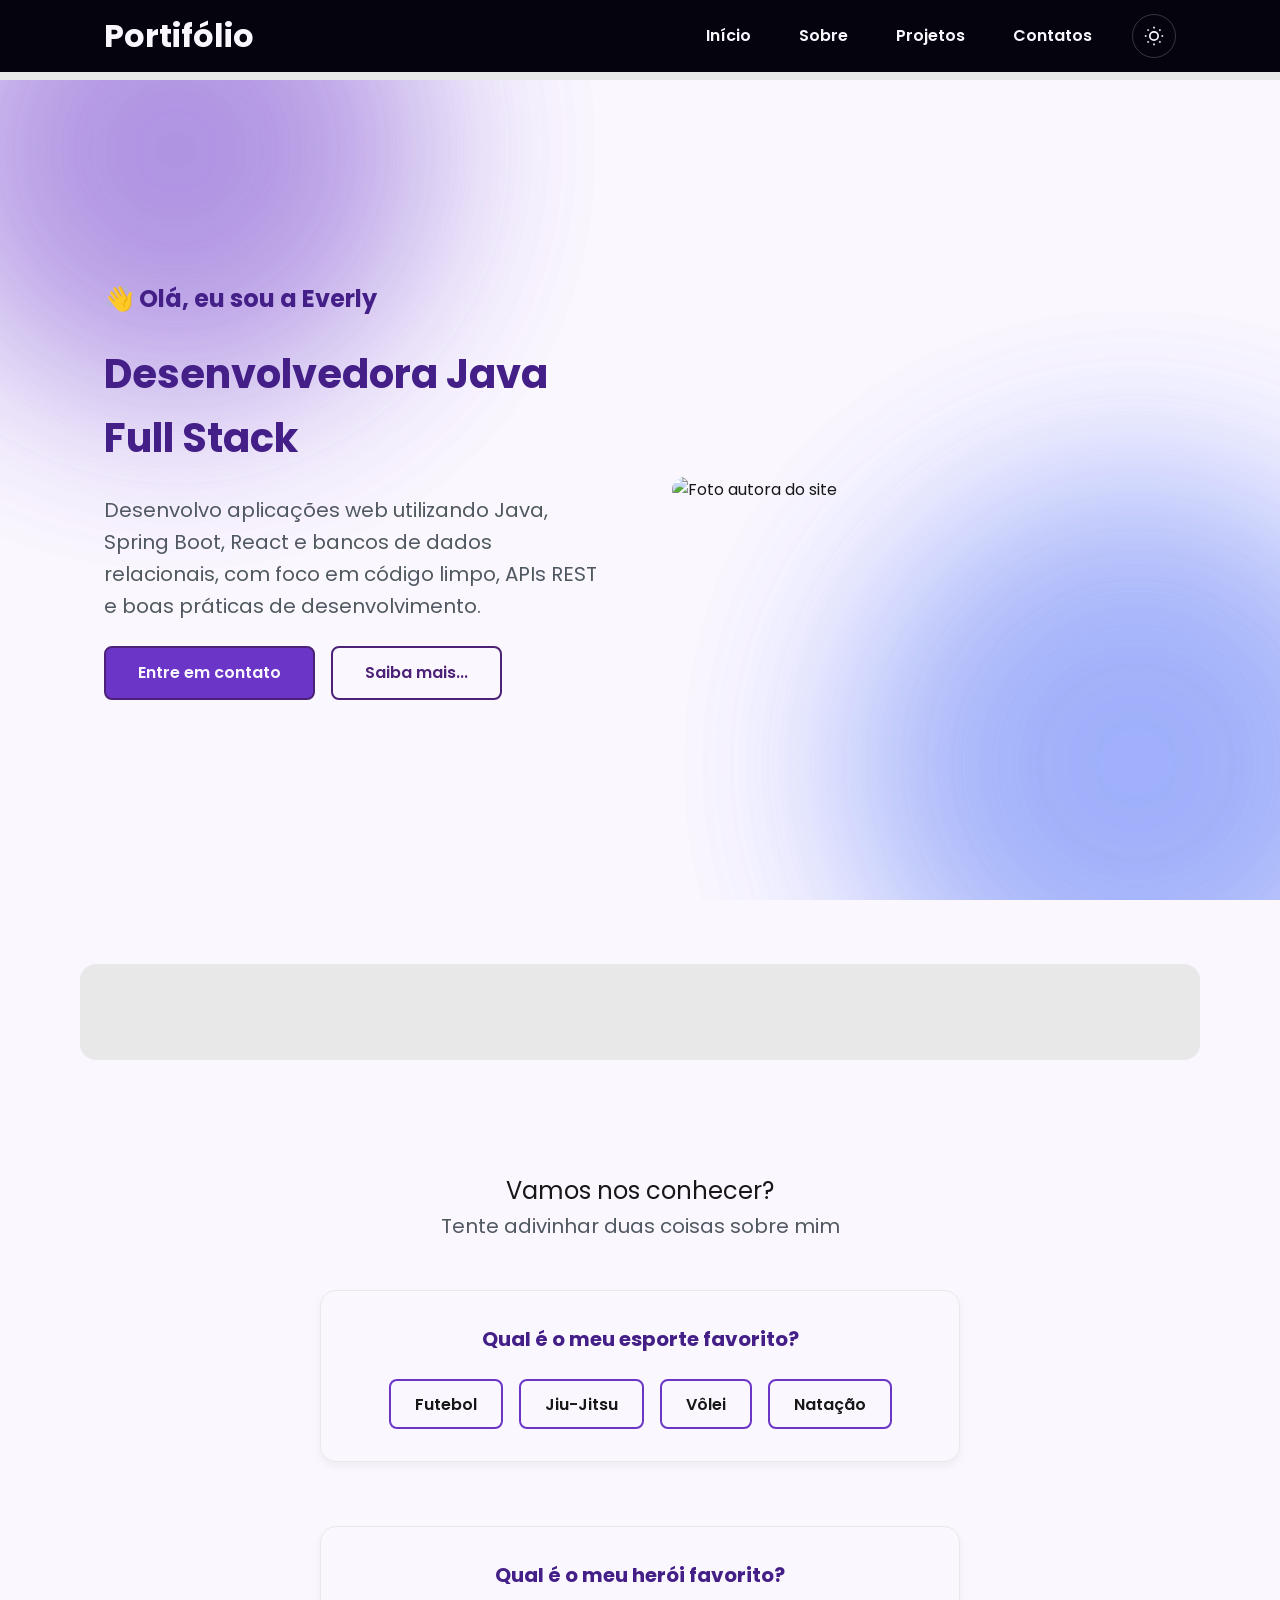
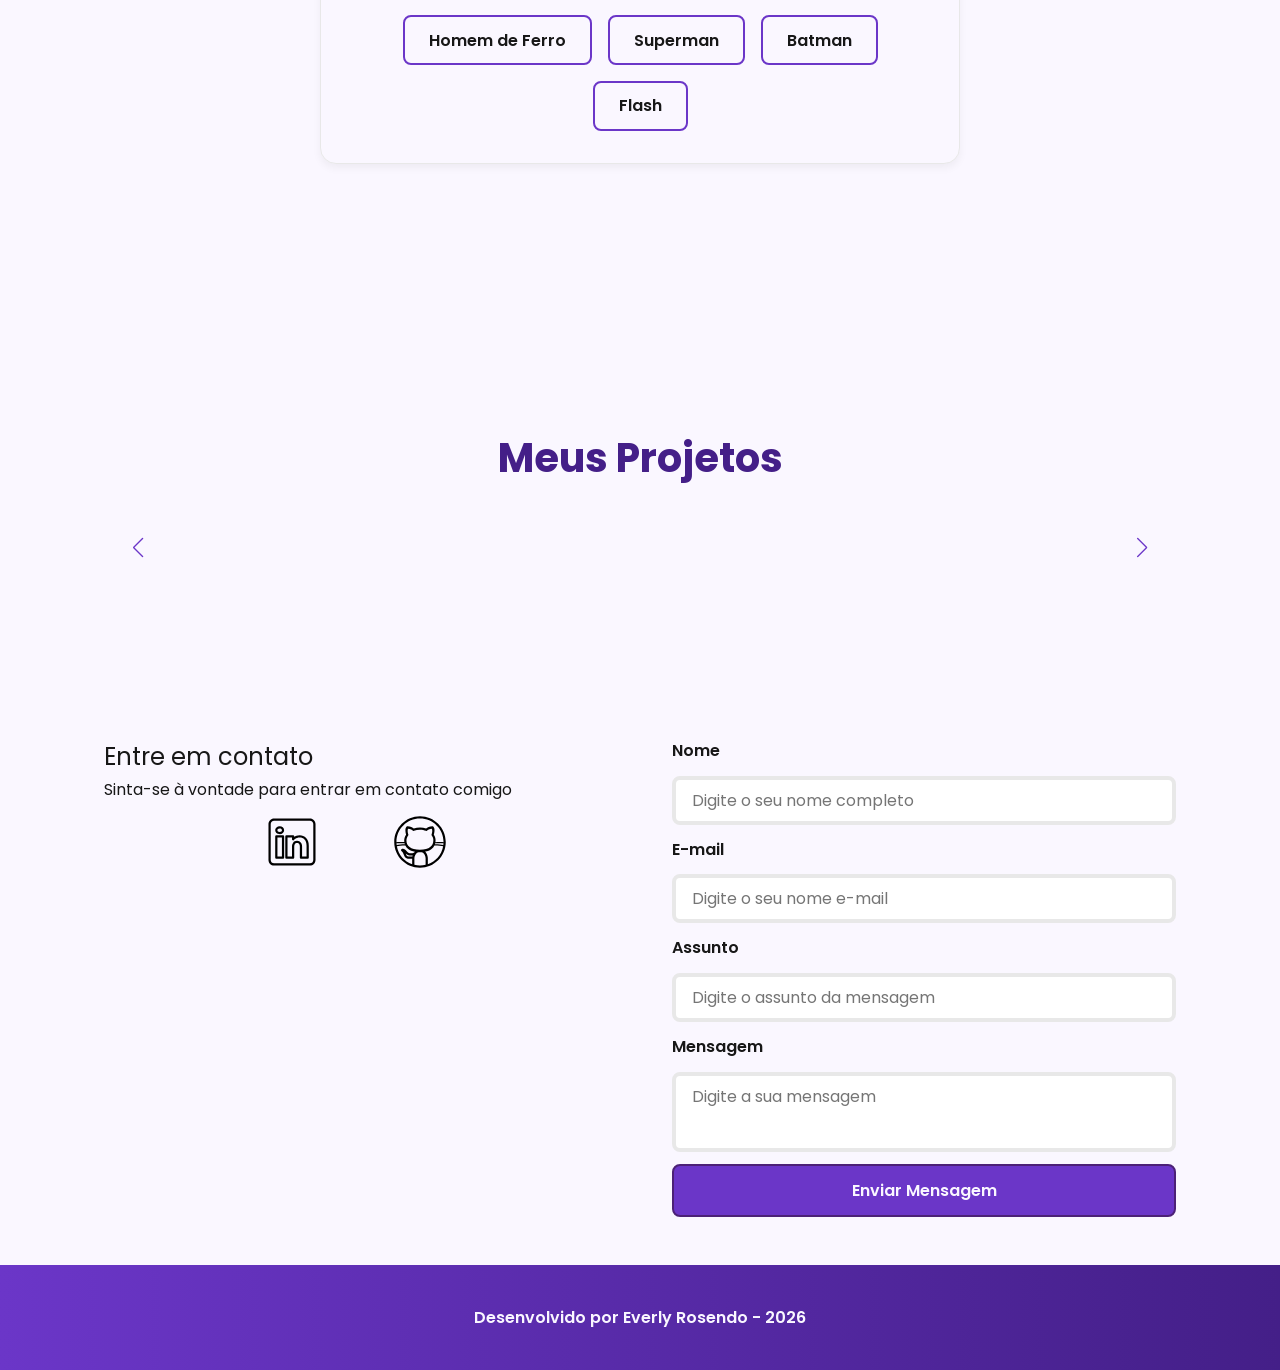
==== commit a36d8148: "Merge pull request #6 from Dev-Everly/00_adicional ✨ New Feature:  Melhorias adicionadas" ====
--- a/index.html
+++ b/index.html
@@ -33,175 +33,213 @@
 <body>
 
 
-   <body>
-
-    <div class="bg-blobs" aria-hidden="true">
-        <span class="blob blob-purple"></span>
-        <span class="blob blob-blue"></span>
-    </div>
-
-    <!--Cabeçalho da Página-->
-    <header>
-        <div class="menu-content">
-            <a href="index.html" id="titulo">Portifólio</a>
-
-            <div class="nav-actions">
-                <nav>
-                    <ul class="menu-list">
-                        <li><a href="index.html#hero">Início</a></li>
-                        <li><a href="index.html#about">Sobre</a></li>
-                        <li><a href="index.html#projects">Projetos</a></li>
-                        <li><a href="index.html#contact">Contatos</a></li>
-                    </ul>
-                </nav>
-
-                <button id="theme-toggle" class="theme-toggle" aria-label="Alternar tema" title="Alternar tema claro/escuro">
-                    <svg class="icon-sun" viewBox="0 0 24 24" fill="none" stroke="currentColor" stroke-width="2">
-                        <circle cx="12" cy="12" r="5"></circle>
-                        <line x1="12" y1="1" x2="12" y2="3"></line>
-                        <line x1="12" y1="21" x2="12" y2="23"></line>
-                        <line x1="4.22" y1="4.22" x2="5.64" y2="5.64"></line>
-                        <line x1="18.36" y1="18.36" x2="19.78" y2="19.78"></line>
-                        <line x1="1" y1="12" x2="3" y2="12"></line>
-                        <line x1="21" y1="12" x2="23" y2="12"></line>
-                        <line x1="4.22" y1="19.78" x2="5.64" y2="18.36"></line>
-                        <line x1="18.36" y1="5.64" x2="19.78" y2="4.22"></line>
-                    </svg>
-                    <svg class="icon-moon" viewBox="0 0 24 24" fill="none" stroke="currentColor" stroke-width="2">
-                        <path d="M21 12.79A9 9 0 1 1 11.21 3 7 7 0 0 0 21 12.79z"></path>
-                    </svg>
-                </button>
+    <body>
+
+        <div class="bg-blobs" aria-hidden="true">
+            <span class="blob blob-purple"></span>
+            <span class="blob blob-blue"></span>
+        </div>
+
+        <!--Cabeçalho da Página-->
+        <header>
+            <div class="menu-content">
+                <a href="index.html" id="titulo">Portifólio</a>
+
+                <div class="nav-actions">
+                    <nav>
+                        <ul class="menu-list">
+                            <li><a href="index.html#hero">Início</a></li>
+                            <li><a href="index.html#about">Sobre</a></li>
+                            <li><a href="index.html#projects">Projetos</a></li>
+                            <li><a href="index.html#contact">Contatos</a></li>
+                        </ul>
+                    </nav>
+
+                    <button id="theme-toggle" class="theme-toggle" aria-label="Alternar tema"
+                        title="Alternar tema claro/escuro">
+                        <svg class="icon-sun" viewBox="0 0 24 24" fill="none" stroke="currentColor" stroke-width="2">
+                            <circle cx="12" cy="12" r="5"></circle>
+                            <line x1="12" y1="1" x2="12" y2="3"></line>
+                            <line x1="12" y1="21" x2="12" y2="23"></line>
+                            <line x1="4.22" y1="4.22" x2="5.64" y2="5.64"></line>
+                            <line x1="18.36" y1="18.36" x2="19.78" y2="19.78"></line>
+                            <line x1="1" y1="12" x2="3" y2="12"></line>
+                            <line x1="21" y1="12" x2="23" y2="12"></line>
+                            <line x1="4.22" y1="19.78" x2="5.64" y2="18.36"></line>
+                            <line x1="18.36" y1="5.64" x2="19.78" y2="4.22"></line>
+                        </svg>
+                        <svg class="icon-moon" viewBox="0 0 24 24" fill="none" stroke="currentColor" stroke-width="2">
+                            <path d="M21 12.79A9 9 0 1 1 11.21 3 7 7 0 0 0 21 12.79z"></path>
+                        </svg>
+                    </button>
+                </div>
             </div>
-        </div>
-    </header>
-
-    <!-- Seção Principal da Página -->
-    <main>
-
-        <!-- Seção Hero -->
-        <section id="hero" class="section-container hero-container">
-
-            <!-- Boas Vindas -->
-            <article class="hero-content">
-                <span>👋 Olá, eu sou a Everly</span>
-                <h1>Desenvolvedora Java Full Stack</h1>
-                <p>Desenvolvo aplicações web utilizando Java, Spring Boot, React e bancos de dados relacionais, com foco
-                    em código limpo, APIs REST e boas práticas de desenvolvimento.</p>
-
-                <div class="buttons-container">
-                    <a href="#contact" class="botao">Entre em contato</a>
-                    <a href="#about" class="botao-outline">Saiba mais...</a>
-                </div>
-
-            </article>
-
-            <!-- Imagem da Seção Hero -->
-            <figure class="hero-image">
-                <img src="https://ik.imagekit.io/up25hc32q3/dev-everly.png" alt="Foto autora do site"
-                    class="float-animation">
-            </figure>
-        </section>
-
-        <!-- Seção Sobre mim -->
-        <section id="about" class="section-container about-container">
-
-
-
-        </section>
-
-
-        <!-- Seção de Projetos -->
-        <section id="projects" class="section-container projects-container">
-            <h2>Meus Projetos</h2>
-
-            <!-- Swiper Container -->
-            <div class="swiper projects-swiper">
-
-                <div class="swiper-wrapper">
-
-
-                </div>
-
-                <!-- Botões de Navegação -->
-                <div class="swiper-button-next"></div>
-                <div class="swiper-button-prev"></div>
-
-                <!-- Paginação -->
-                <div class="swiper-pagination"></div>
-
-            </div>
-
-
-        </section>
-
-        <!-- Seção de Contatos -->
-        <section id="contact" class="section-container contact-container">
-
-            <!-- Redes Sociais -->
-            <article>
-                <h2>Entre em contato</h2>
-                <p>Sinta-se à vontade para entrar em contato comigo</p>
-
-                <!-- Links para as redes Sociais -->
-                <div class="social-container">
-                    <a href="https://www.linkedin.com/in/everly-rosendo/" target="_blank" class="social-icon"
-                        aria-label="linkedIn">
-                        <img src="./assets/icons/social/linkedin.svg" alt="Link para o linkedIn">
-                    </a>
-
-                    <a href="https://github.com/Dev-Everly" target="_blank" class="social-icon" aria-label="GitHub">
-                        <img src="./assets/icons/social/github.svg" alt="Link para o GitHub">
-                    </a>
-
-                    <!-- <a href="#" target="_blank" class="social-icon" aria-label="Instagram">
+        </header>
+
+        <!-- Seção Principal da Página -->
+        <main>
+
+            <!-- Seção Hero -->
+            <section id="hero" class="section-container hero-container">
+
+                <!-- Boas Vindas -->
+                <article class="hero-content">
+                    <span>👋 Olá, eu sou a Everly</span>
+                    <h1>Desenvolvedora Java Full Stack</h1>
+                    <p>Desenvolvo aplicações web utilizando Java, Spring Boot, React e bancos de dados relacionais, com
+                        foco
+                        em código limpo, APIs REST e boas práticas de desenvolvimento.</p>
+
+                    <div class="buttons-container">
+                        <a href="#contact" class="botao">Entre em contato</a>
+                        <a href="#about" class="botao-outline">Saiba mais...</a>
+                    </div>
+
+                </article>
+
+                <!-- Imagem da Seção Hero -->
+                <figure class="hero-image">
+                    <img src="https://ik.imagekit.io/up25hc32q3/dev-everly.png" alt="Foto autora do site"
+                        class="float-animation">
+                </figure>
+            </section>
+
+            <!-- Seção Sobre mim -->
+            <section id="about" class="section-container about-container">
+
+
+
+            </section>
+            <!-- Seção Vamos nos Conhecer -->
+            <section id="guess" class="section-container guess-container">
+                <h2>Vamos nos conhecer?</h2>
+                <p class="guess-subtitle">Tente adivinhar duas coisas sobre mim</p>
+
+                <div class="guess-card" data-guess="sport">
+                    <p class="guess-question">Qual é o meu esporte favorito?</p>
+                    <div class="guess-options">
+                        <button class="guess-option" data-correct="false">Futebol</button>
+                        <button class="guess-option" data-correct="true">Jiu-Jitsu</button>
+                        <button class="guess-option" data-correct="false">Vôlei</button>
+                        <button class="guess-option" data-correct="false">Natação</button>
+                    </div>
+                    <div class="guess-reveal">
+                        <img src="./assets/img/jiujitsu.JPEG" alt="Everly treinando Jiu-Jitsu de kimono">
+                        <p>Isso mesmo! Sou apaixonada por Jiu-Jitsu 🥋</p>
+                    </div>
+                </div>
+
+                <div class="guess-card" data-guess="hero">
+                    <p class="guess-question">Qual é o meu herói favorito?</p>
+                    <div class="guess-options">
+                        <button class="guess-option" data-correct="false">Homem de Ferro</button>
+                        <button class="guess-option" data-correct="false">Superman</button>
+                        <button class="guess-option" data-correct="true">Batman</button>
+                        <button class="guess-option" data-correct="false">Flash</button>
+                    </div>
+                    <div class="guess-reveal">
+                        <img src="./assets/img/batman.jpg" alt="Ilustração do Batman">
+                        <p>Acertou! Batman é o meu herói favorito 🦇</p>
+                    </div>
+                </div>
+
+                <p class="guess-final">Agora já nos conhecemos um pouco 😊</p>
+            </section>
+
+
+            <!-- Seção de Projetos -->
+            <section id="projects" class="section-container projects-container">
+                <h2>Meus Projetos</h2>
+
+                <!-- Swiper Container -->
+                <div class="swiper projects-swiper">
+
+                    <div class="swiper-wrapper">
+
+
+                    </div>
+
+                    <!-- Botões de Navegação -->
+                    <div class="swiper-button-next"></div>
+                    <div class="swiper-button-prev"></div>
+
+                    <!-- Paginação -->
+                    <div class="swiper-pagination"></div>
+
+                </div>
+
+
+            </section>
+
+            <!-- Seção de Contatos -->
+            <section id="contact" class="section-container contact-container">
+
+                <!-- Redes Sociais -->
+                <article>
+                    <h2>Entre em contato</h2>
+                    <p>Sinta-se à vontade para entrar em contato comigo</p>
+
+                    <!-- Links para as redes Sociais -->
+                    <div class="social-container">
+                        <a href="https://www.linkedin.com/in/everly-rosendo/" target="_blank" class="social-icon"
+                            aria-label="linkedIn">
+                            <img src="./assets/icons/social/linkedin.svg" alt="Link para o linkedIn">
+                        </a>
+
+                        <a href="https://github.com/Dev-Everly" target="_blank" class="social-icon" aria-label="GitHub">
+                            <img src="./assets/icons/social/github.svg" alt="Link para o GitHub">
+                        </a>
+
+                        <!-- <a href="#" target="_blank" class="social-icon" aria-label="Instagram">
                         <img src="./assets/icons/social/instagram.svg" 
                         alt="Link para o Instagram">
                     </a> -->
 
-                </div>
-
-            </article>
-
-            <!-- Formulário de Contato -->
-            <form id="formulario" action="https://formsubmit.co/e41bcc2acee0852aee0ccb6f0b428a37" method="POST">
-
-                <input type="hidden" name="_next" value="http://localhost:5500/success.html">
-                <input type="hidden" name="_captcha" value="false">
-
-                <label for="nome">Nome</label>
-                <input id="nome" name="nome" type="text" placeholder="Digite o seu nome completo">
-                <span id="erro-nome"></span>
-
-                <label for="email">E-mail</label>
-                <input id="email" name="email" type="text" placeholder="Digite o seu nome e-mail">
-                <span id="erro-email"></span>
-
-                <label for="assunto">Assunto</label>
-                <input id="assunto" name="assunto" type="text" placeholder="Digite o assunto da mensagem">
-                <span id="erro-assunto"></span>
-
-                <label for="mensagem">Mensagem</label>
-                <textarea id="mensagem" name="mensagem" placeholder="Digite a sua mensagem"></textarea>
-                <span id="erro-mensagem"></span>
-                <button class="botao" type="submit">Enviar Mensagem</button>
-
-            </form>
-
-        </section>
-    </main>
-
-    <!-- Rodapé da Página -->
-    <footer>
-        Desenvolvido por Everly Rosendo - 2026
-
-    </footer>
-
-    <!-- SWIPER JS -->
-    <script src="https://cdn.jsdelivr.net/npm/swiper@11/swiper-bundle.min.js"></script>
-
-    <script src="./assets/js/theme.js"></script>
-    <script src="./assets/js/script.js"></script>
-</body>
+                    </div>
+
+                </article>
+
+                <!-- Formulário de Contato -->
+                <form id="formulario" action="https://formsubmit.co/e41bcc2acee0852aee0ccb6f0b428a37" method="POST">
+
+                    <input type="hidden" name="_next" value="http://localhost:5500/success.html">
+                    <input type="hidden" name="_captcha" value="false">
+
+                    <label for="nome">Nome</label>
+                    <input id="nome" name="nome" type="text" placeholder="Digite o seu nome completo">
+                    <span id="erro-nome"></span>
+
+                    <label for="email">E-mail</label>
+                    <input id="email" name="email" type="text" placeholder="Digite o seu nome e-mail">
+                    <span id="erro-email"></span>
+
+                    <label for="assunto">Assunto</label>
+                    <input id="assunto" name="assunto" type="text" placeholder="Digite o assunto da mensagem">
+                    <span id="erro-assunto"></span>
+
+                    <label for="mensagem">Mensagem</label>
+                    <textarea id="mensagem" name="mensagem" placeholder="Digite a sua mensagem"></textarea>
+                    <span id="erro-mensagem"></span>
+                    <button class="botao" type="submit">Enviar Mensagem</button>
+
+                </form>
+
+            </section>
+        </main>
+
+        <!-- Rodapé da Página -->
+        <footer>
+            Desenvolvido por Everly Rosendo - 2026
+
+        </footer>
+
+        <!-- SWIPER JS -->
+        <script src="https://cdn.jsdelivr.net/npm/swiper@11/swiper-bundle.min.js"></script>
+
+        <script src="./assets/js/theme.js"></script>
+        <script src="./assets/js/guess.js"></script>
+        <script src="./assets/js/script.js"></script>
+    </body>
 
 </html>
 </body>
--- a/assets/css/styles.css
+++ b/assets/css/styles.css
@@ -373,6 +373,135 @@
     color: var(--gray-400);
 }
 
+/* Seção Vamos nos Conhecer */
+.guess-container {
+    text-align: center;
+}
+
+.guess-subtitle {
+    margin-bottom: var(--spacing-xl);
+    font-size: var(--text-lg);
+    color: var(--text-muted);
+}
+
+.guess-card {
+    max-width: 40rem;
+    margin: 0 auto var(--spacing-2xl);
+    padding: var(--spacing-lg);
+    border: 0.1rem solid var(--border-subtle);
+    border-radius: var(--radius-lg);
+    background-color: var(--bg-card);
+    box-shadow: var(--shadow-sm);
+}
+
+.guess-question {
+    margin-bottom: var(--spacing-md);
+    font-size: var(--text-lg);
+    font-weight: 700;
+    color: var(--text-heading);
+}
+
+.guess-options {
+    display: flex;
+    flex-wrap: wrap;
+    justify-content: center;
+    gap: var(--spacing-sm);
+}
+
+.guess-option {
+    padding: 0.65rem 1.5rem;
+    border: 0.15rem solid var(--purple-500);
+    border-radius: var(--radius-md);
+    background: transparent;
+    color: var(--text-body);
+    font-family: inherit;
+    font-size: var(--text-base);
+    font-weight: 600;
+    cursor: pointer;
+    transition: var(--transition-default);
+}
+
+.guess-option:hover {
+    background-color: var(--purple-500);
+    color: var(--white);
+    transform: translateY(-0.15rem);
+}
+
+.guess-option.correct {
+    border-color: #2f9e44;
+    background-color: #2f9e44;
+    color: var(--white);
+}
+
+.guess-option.wrong {
+    animation: shake 0.4s ease;
+    border-color: var(--error);
+}
+
+.guess-option:disabled {
+    cursor: default;
+    opacity: 0.6;
+    transform: none;
+}
+
+@keyframes shake {
+    0%, 100% { transform: translateX(0); }
+    25% { transform: translateX(-0.4rem); }
+    75% { transform: translateX(0.4rem); }
+}
+
+.guess-reveal {
+    display: none;
+    flex-direction: column;
+    align-items: center;
+    gap: var(--spacing-sm);
+    margin-top: var(--spacing-lg);
+    animation: reveal-in 0.5s ease;
+}
+
+.guess-card.revealed .guess-reveal {
+    display: flex;
+}
+
+.guess-card.revealed .guess-options {
+    display: none;
+}
+
+.guess-card.revealed .guess-question {
+    color: #2f9e44;
+}
+
+.guess-reveal img {
+    width: 100%;
+    max-width: 16rem;
+    border-radius: var(--radius-lg);
+    border: 0.2rem solid var(--purple-500);
+    box-shadow: var(--shadow-md);
+}
+
+.guess-reveal p {
+    font-size: var(--text-lg);
+    font-weight: 600;
+    color: var(--text-body);
+}
+
+@keyframes reveal-in {
+    from { opacity: 0; transform: scale(0.9) translateY(1rem); }
+    to { opacity: 1; transform: scale(1) translateY(0); }
+}
+
+.guess-final {
+    margin-top: var(--spacing-lg);
+    font-size: var(--text-xl);
+    font-weight: 700;
+    color: var(--text-heading);
+    opacity: 0;
+    transition: opacity 0.6s ease;
+}
+
+.guess-final.show {
+    opacity: 1;
+}
 
 /* Projects */
 .projects-container {
@@ -827,7 +956,35 @@
    RESPONSIVIDADE - TABLETS (até 1024px)
 ======================================== */
 
+
 @media screen and (max-width: 1024px) {
+    /* Vamos nos conhecer */
+    .guess-container {
+        margin: var(--spacing-lg) auto 0;
+    }
+
+    .guess-subtitle {
+        margin-bottom: var(--spacing-lg);
+    }
+
+    .guess-card {
+        max-width: 100%;
+        margin: 0 auto var(--spacing-lg);
+        padding: var(--spacing-md);
+    }
+
+    .guess-options {
+        gap: var(--spacing-xs);
+    }
+
+    .guess-option {
+        padding: 0.6rem 1.25rem;
+        font-size: var(--text-base);
+    }
+
+    .guess-reveal img {
+        max-width: 13rem;
+    }
    
     /* Layout */
     .section-container {
@@ -1025,6 +1182,36 @@
 ======================================== */
 
 @media screen and (max-width: 480px) {
+    /* Vamos nos conhecer */
+    .guess-card {
+        padding: var(--spacing-sm);
+    }
+
+    .guess-question {
+        font-size: var(--text-base);
+    }
+
+    .guess-options {
+        flex-direction: column;
+        width: 100%;
+    }
+
+    .guess-option {
+        width: 100%;
+        padding: 0.75rem;
+    }
+
+    .guess-reveal img {
+        max-width: 10rem;
+    }
+
+    .guess-reveal p {
+        font-size: var(--text-base);
+    }
+
+    .guess-final {
+        font-size: var(--text-lg);
+    }
 
     /* Layout */
     .section-container {
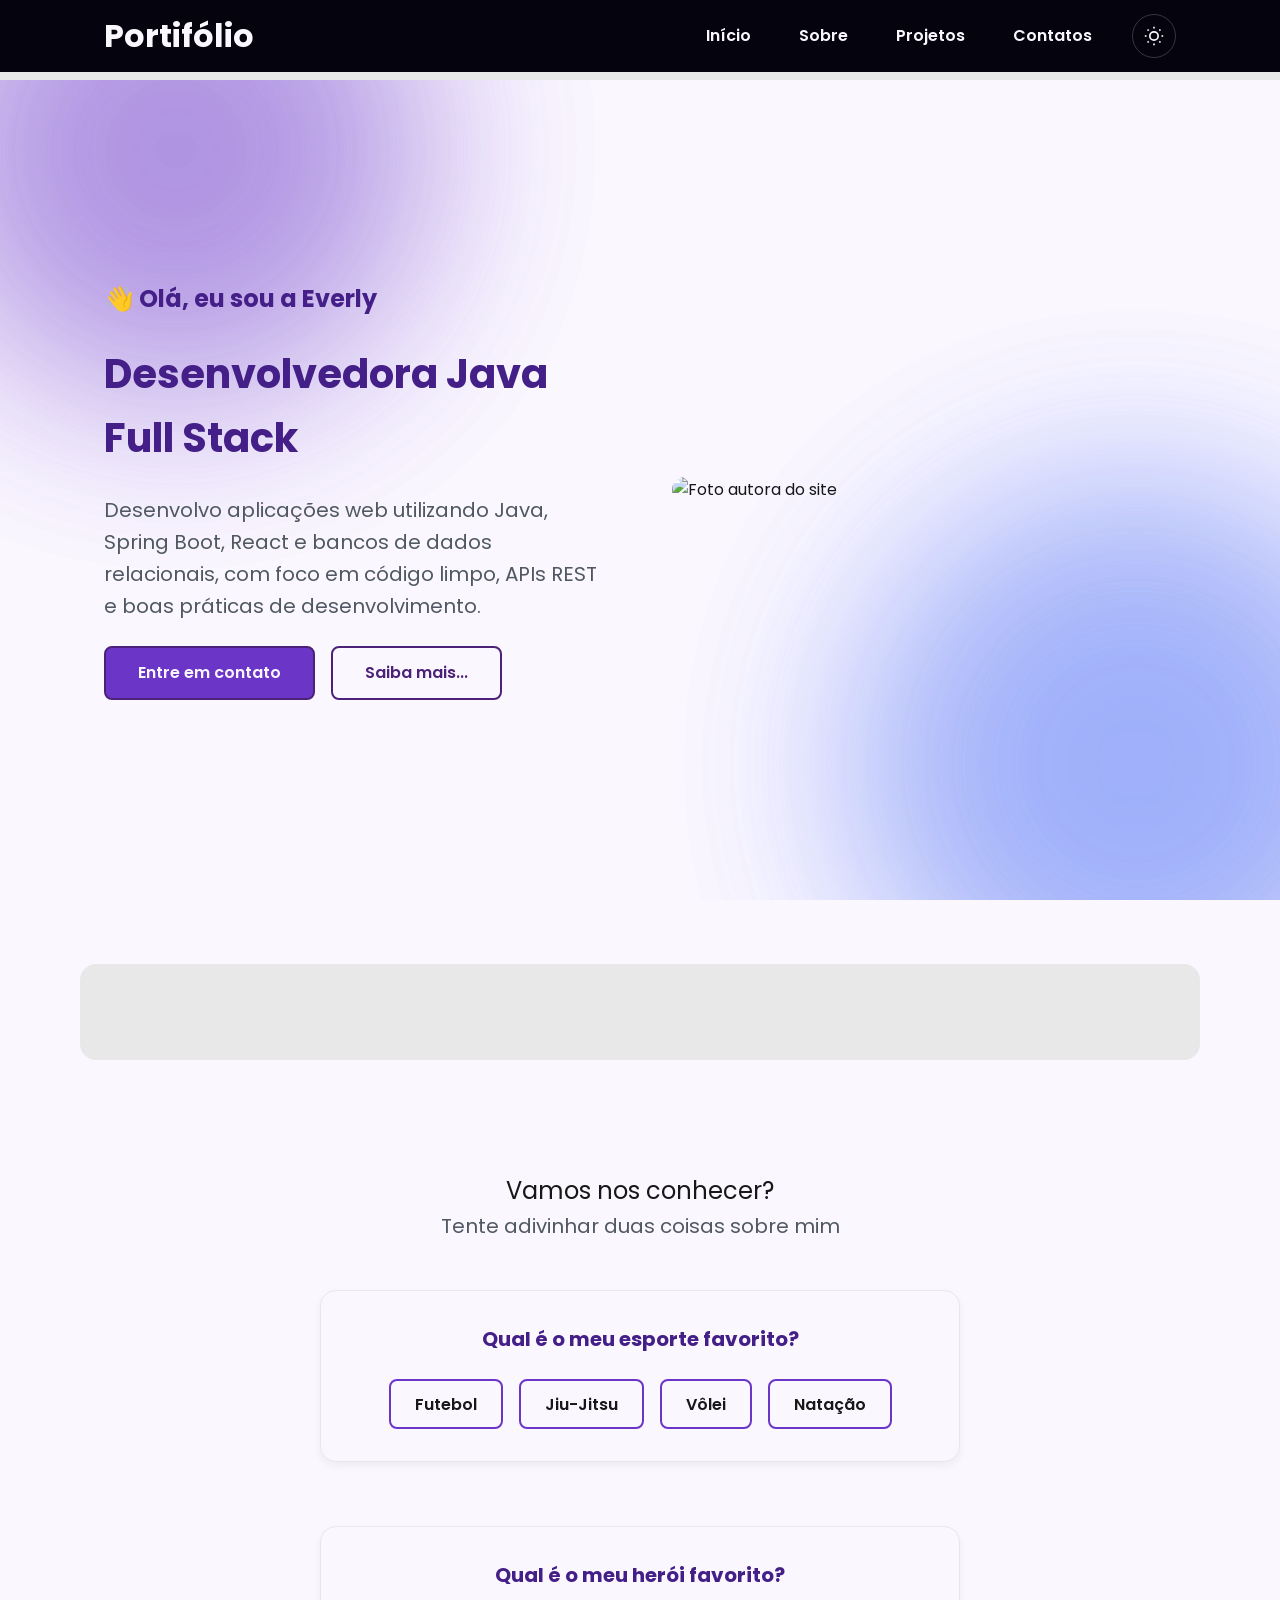
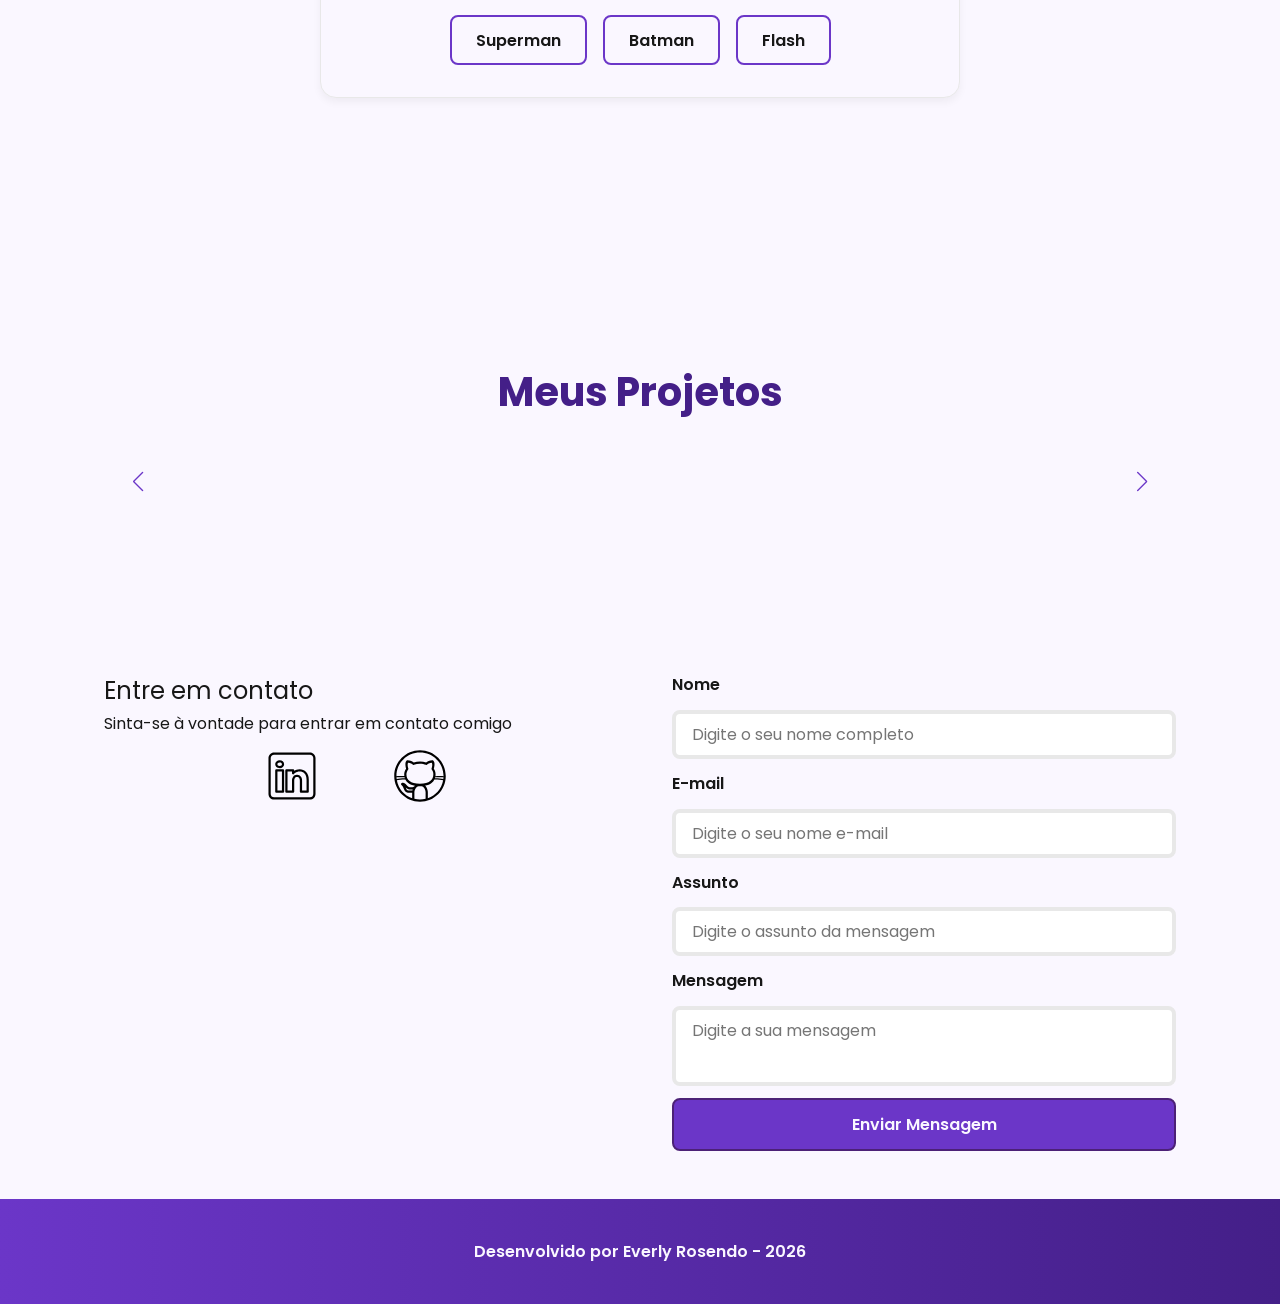
==== commit 11321c50: "👌 IMPROVE:  Ajustes" ====
--- a/index.html
+++ b/index.html
@@ -14,7 +14,7 @@
 
     <meta name="author" content="Everly Rosendo">
 
-    <meta name="description" content="Portfólio Pessoal da Everly Rosendo,     desenvolvedora   Full Stack especializado em criar experiências 
+    <meta name="description" content="Portfólio Pessoal da Everly Rosendo,     desenvolvedora   Full Stack especializada em criar experiências 
          digitais incríveis. Conheça meus projetos e entre em contato.">
 
     <meta name="robots" content="index,follow">
@@ -132,7 +132,7 @@
                 <div class="guess-card" data-guess="hero">
                     <p class="guess-question">Qual é o meu herói favorito?</p>
                     <div class="guess-options">
-                        <button class="guess-option" data-correct="false">Homem de Ferro</button>
+                       
                         <button class="guess-option" data-correct="false">Superman</button>
                         <button class="guess-option" data-correct="true">Batman</button>
                         <button class="guess-option" data-correct="false">Flash</button>
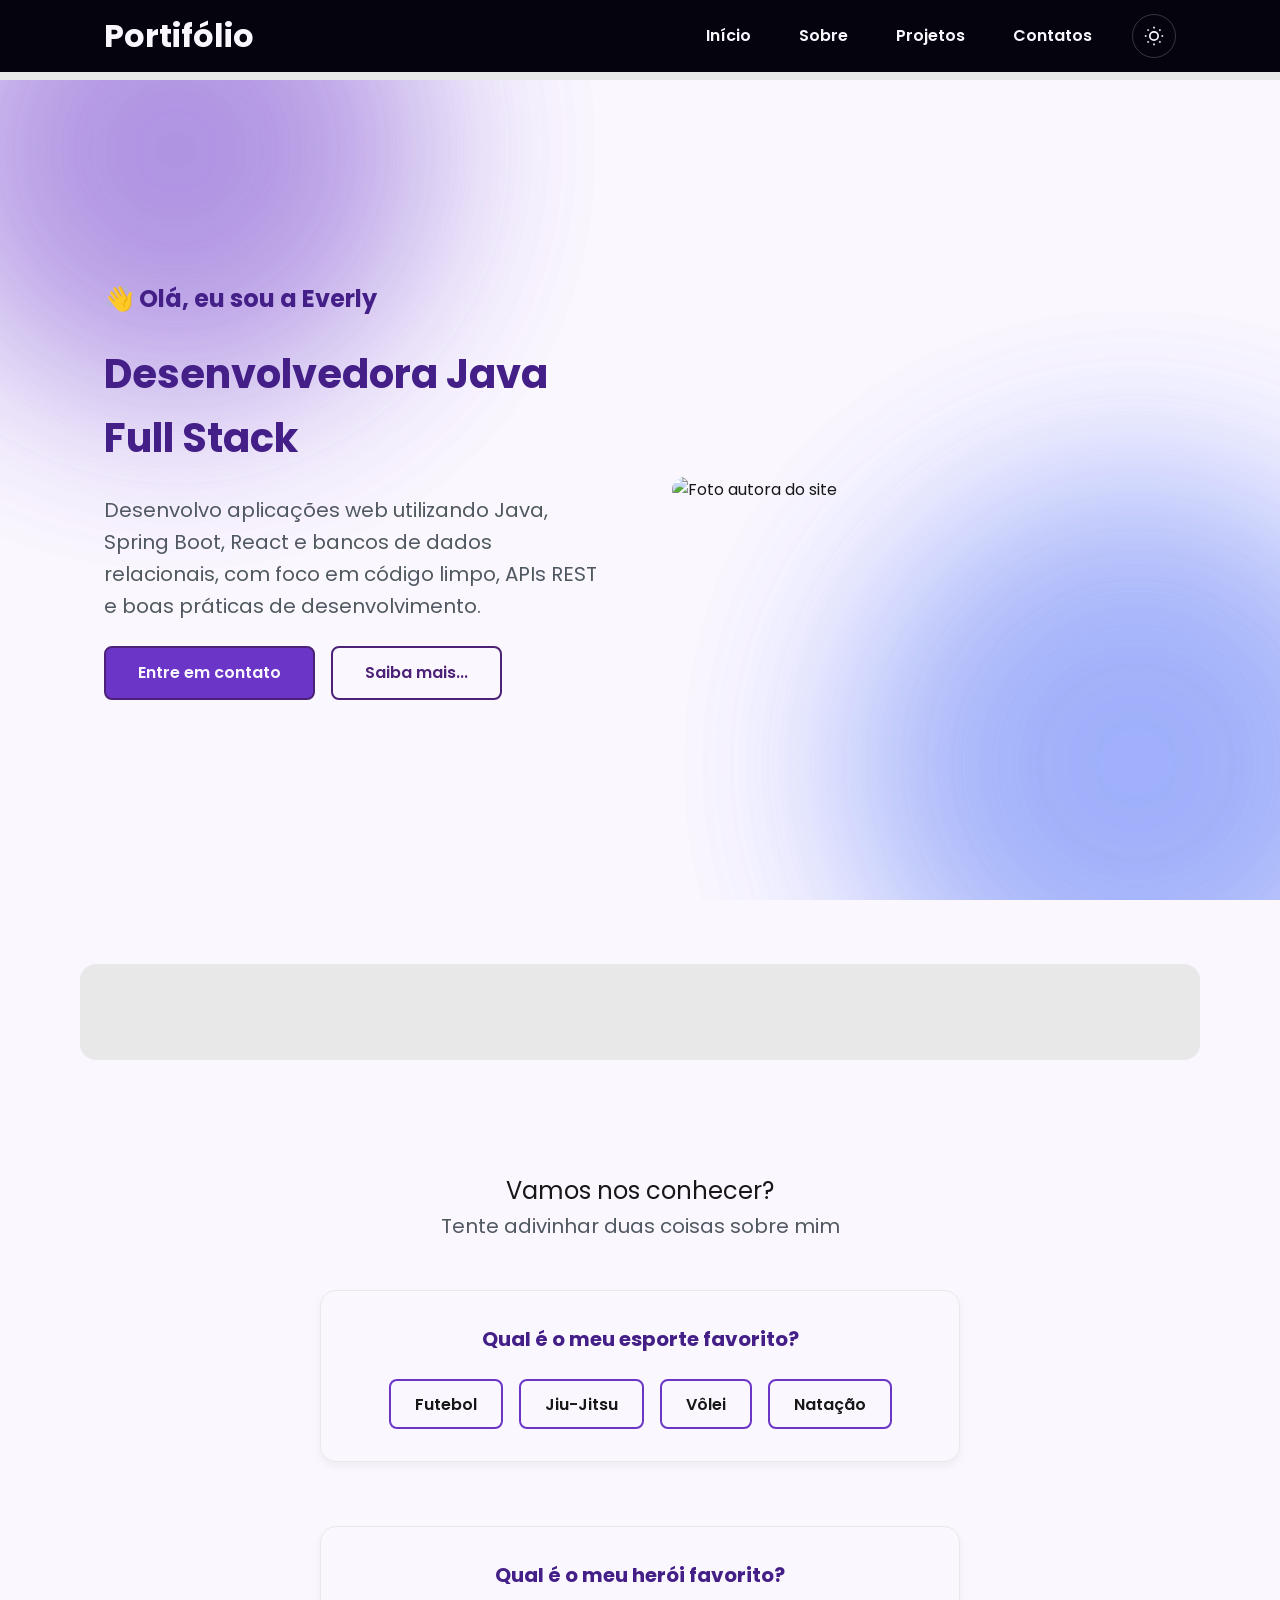
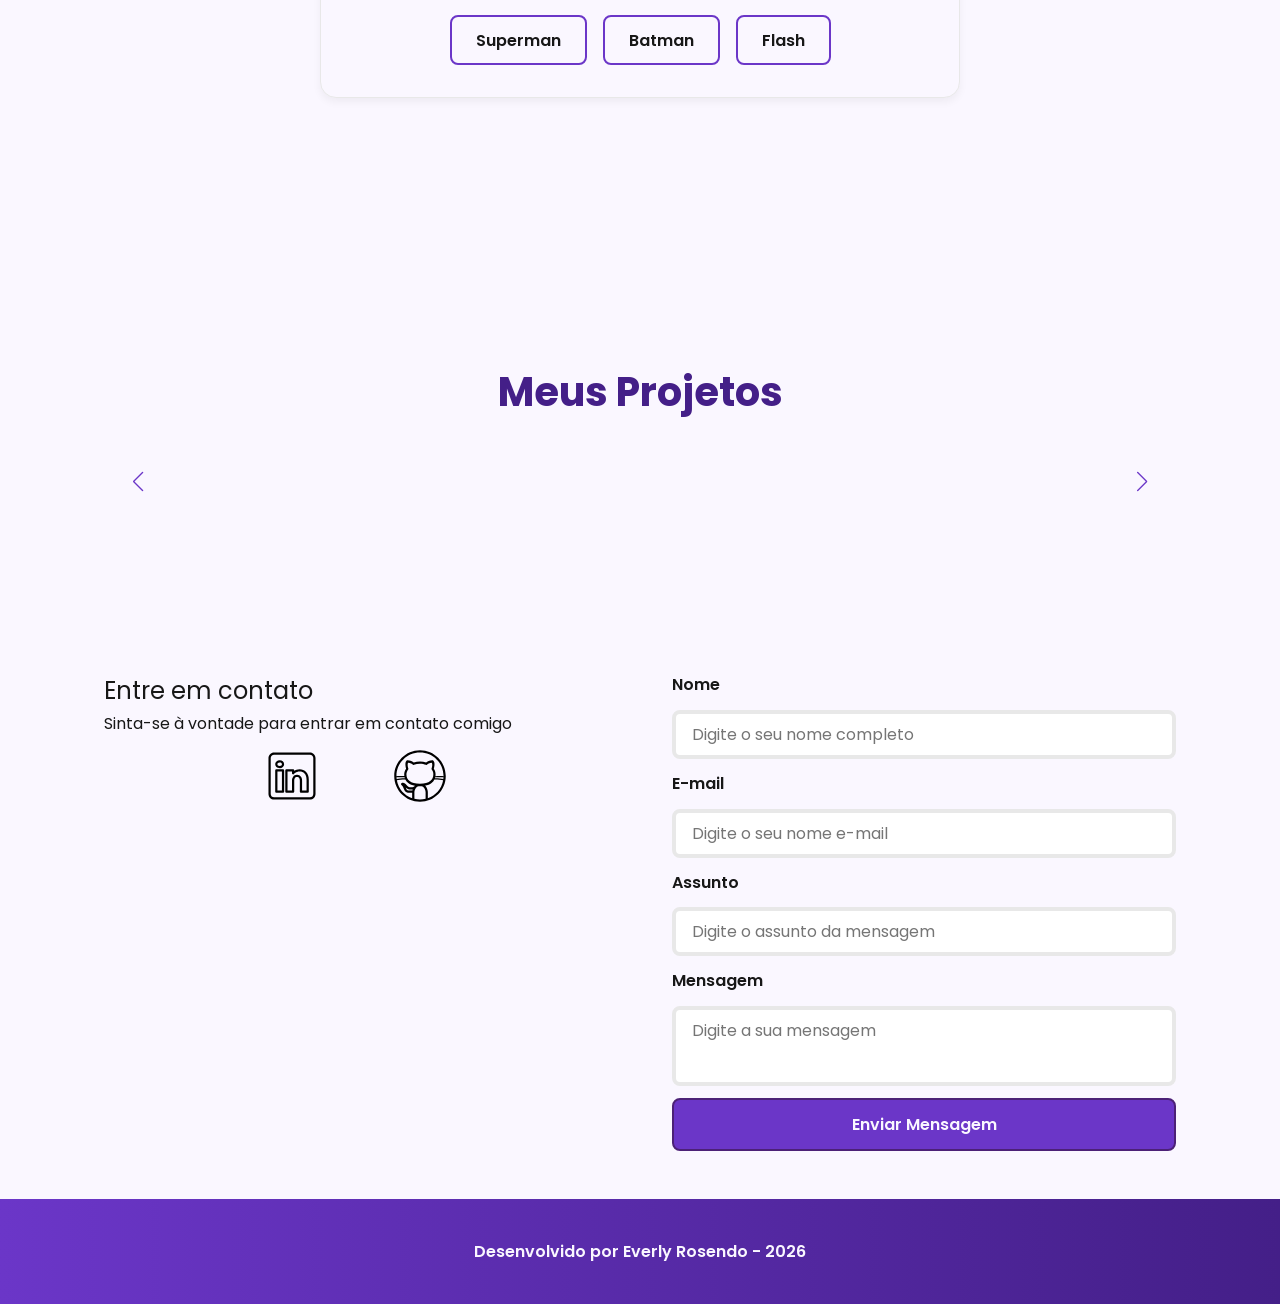
==== commit 28c7a3b7: "🐛 FIX:  Correção de sucess" ====
--- a/index.html
+++ b/index.html
@@ -202,7 +202,7 @@
                 <!-- Formulário de Contato -->
                 <form id="formulario" action="https://formsubmit.co/e41bcc2acee0852aee0ccb6f0b428a37" method="POST">
 
-                    <input type="hidden" name="_next" value="http://localhost:5500/success.html">
+                    <input type="hidden" name="_next" value="https://dev-everly.github.io/portifolio/success.html">
                     <input type="hidden" name="_captcha" value="false">
 
                     <label for="nome">Nome</label>
